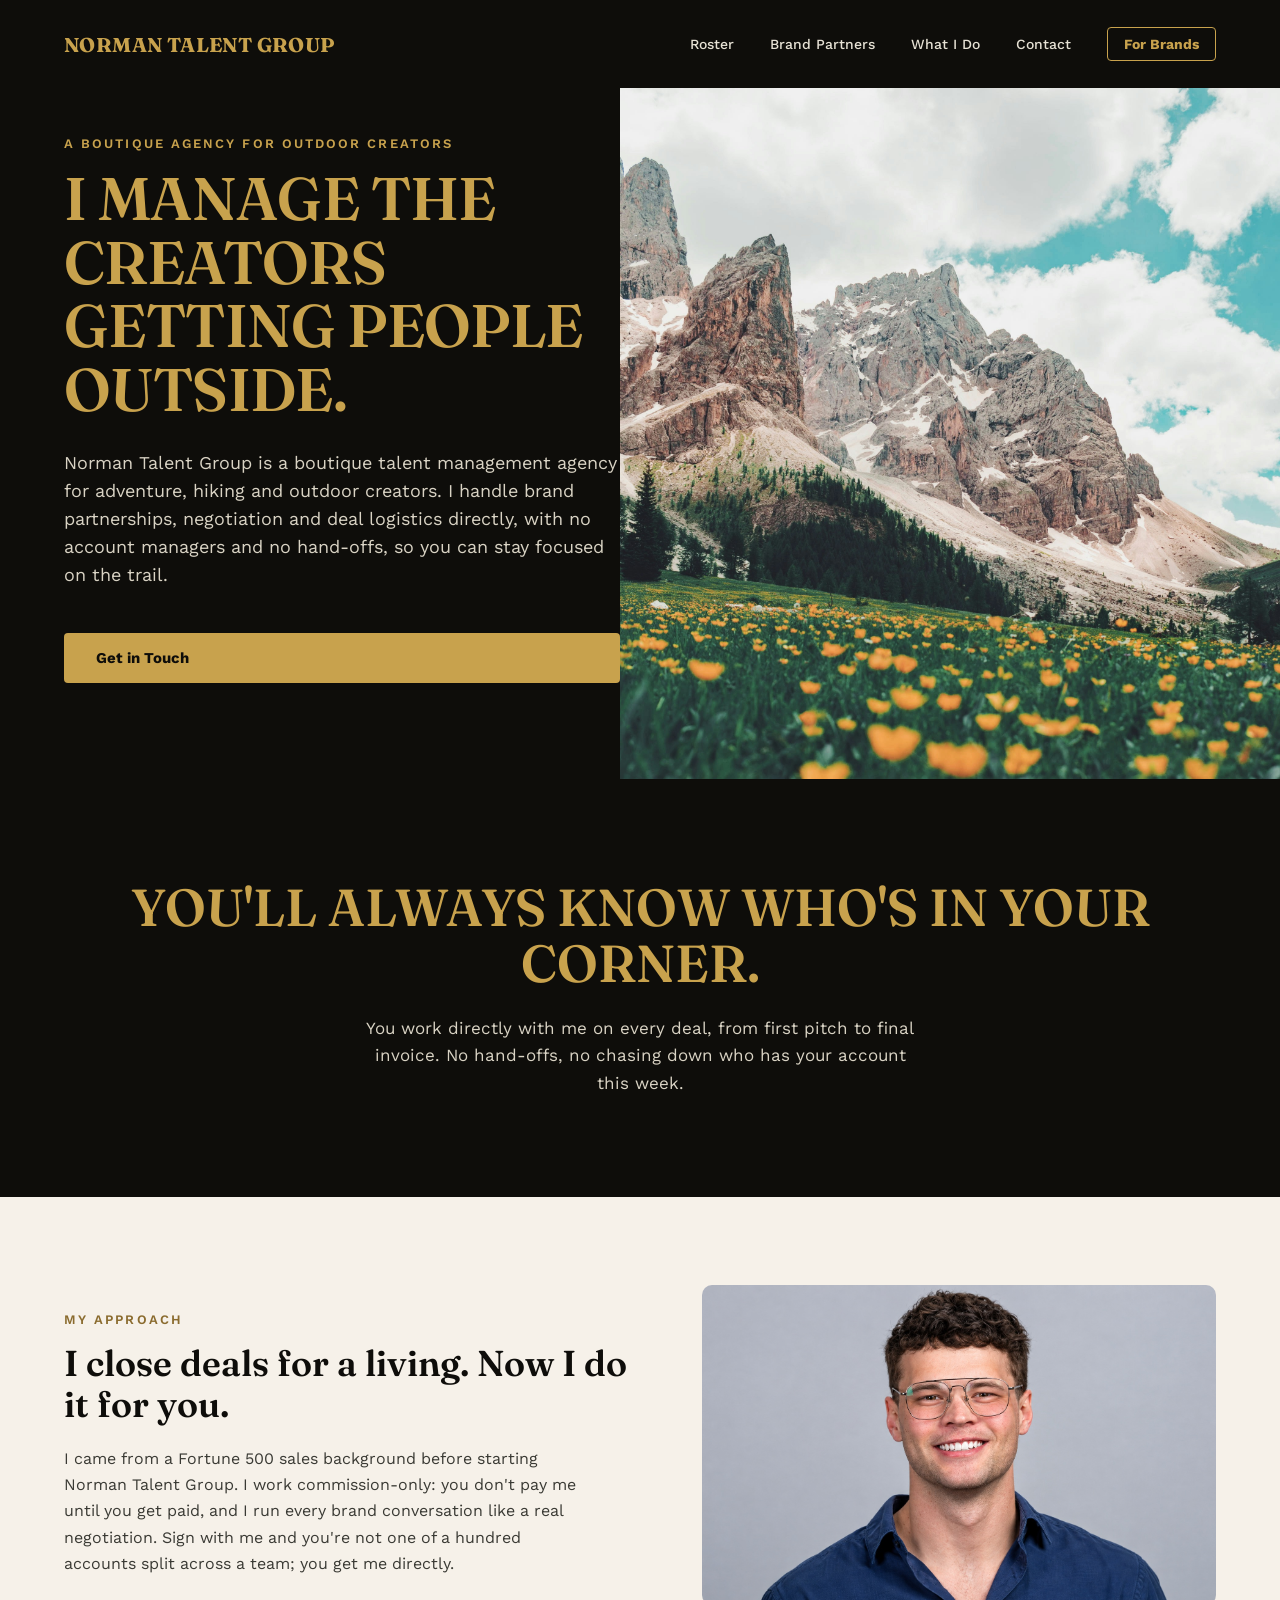
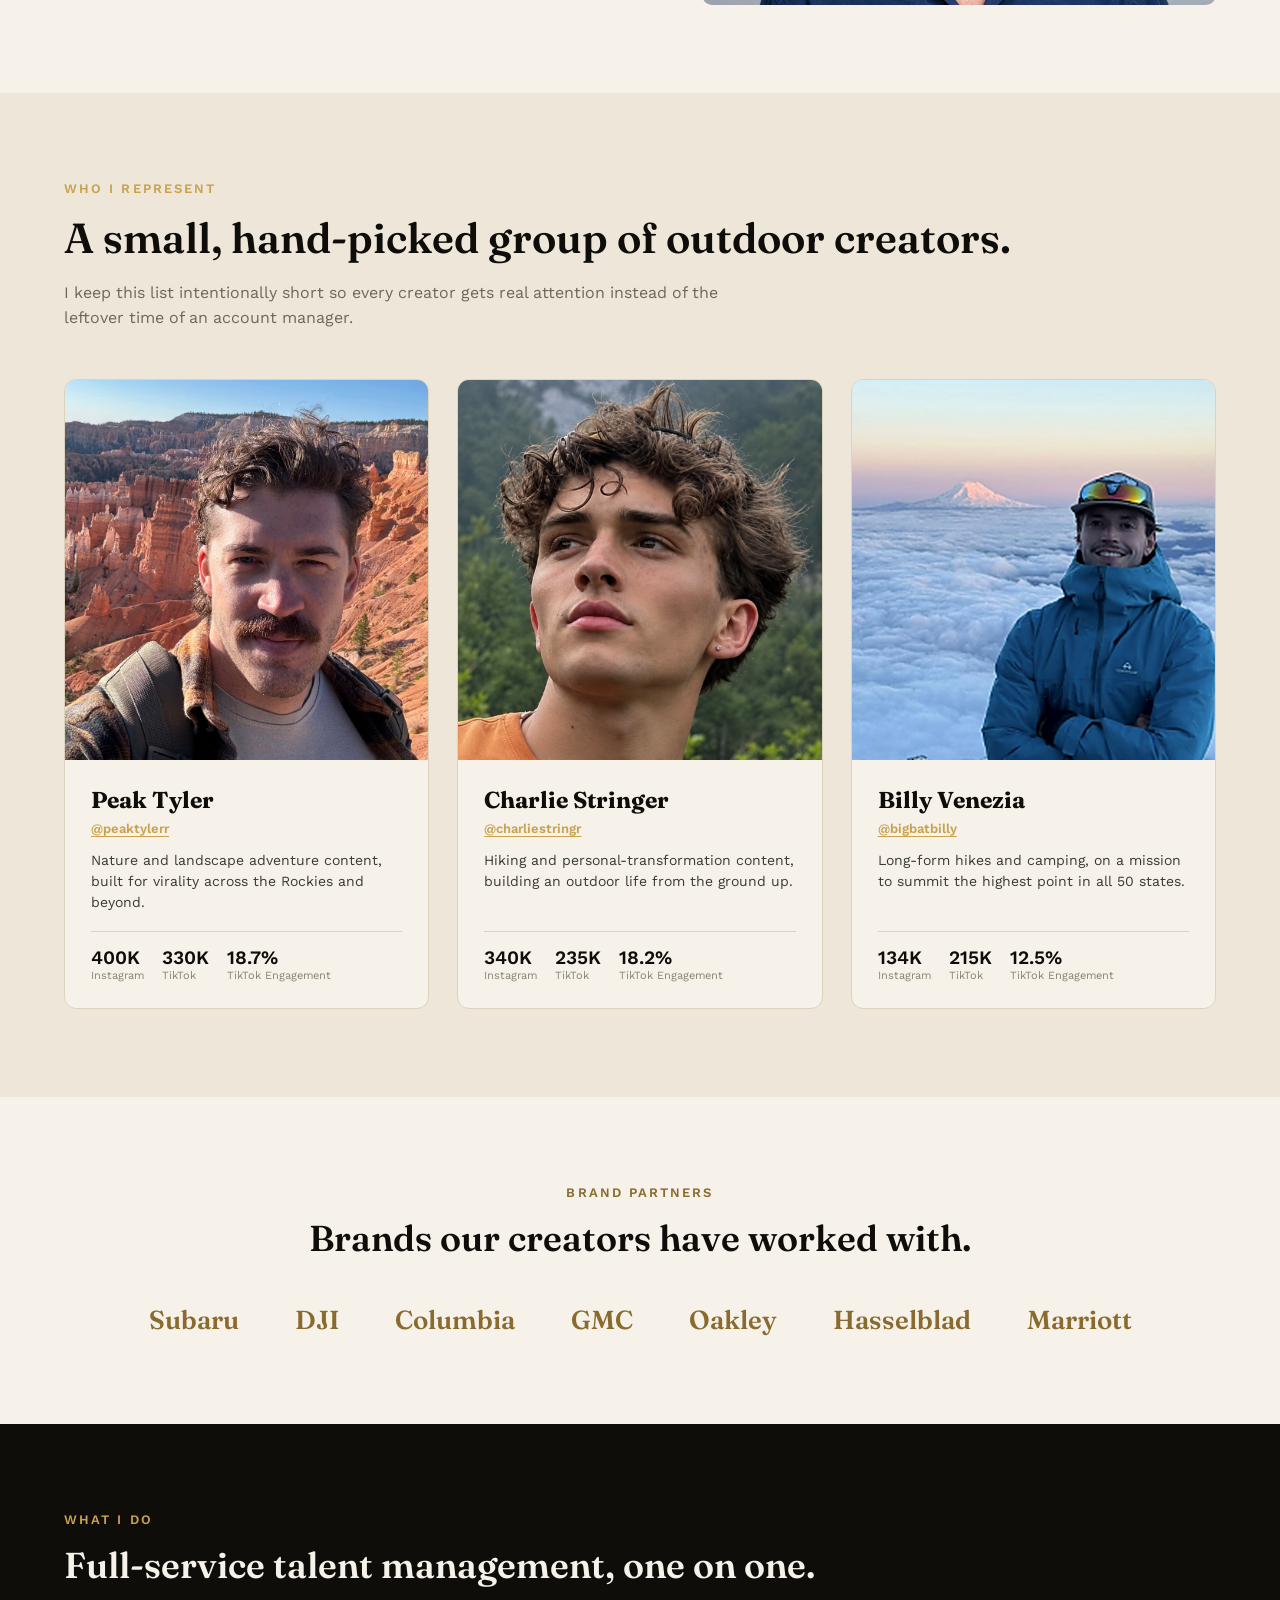
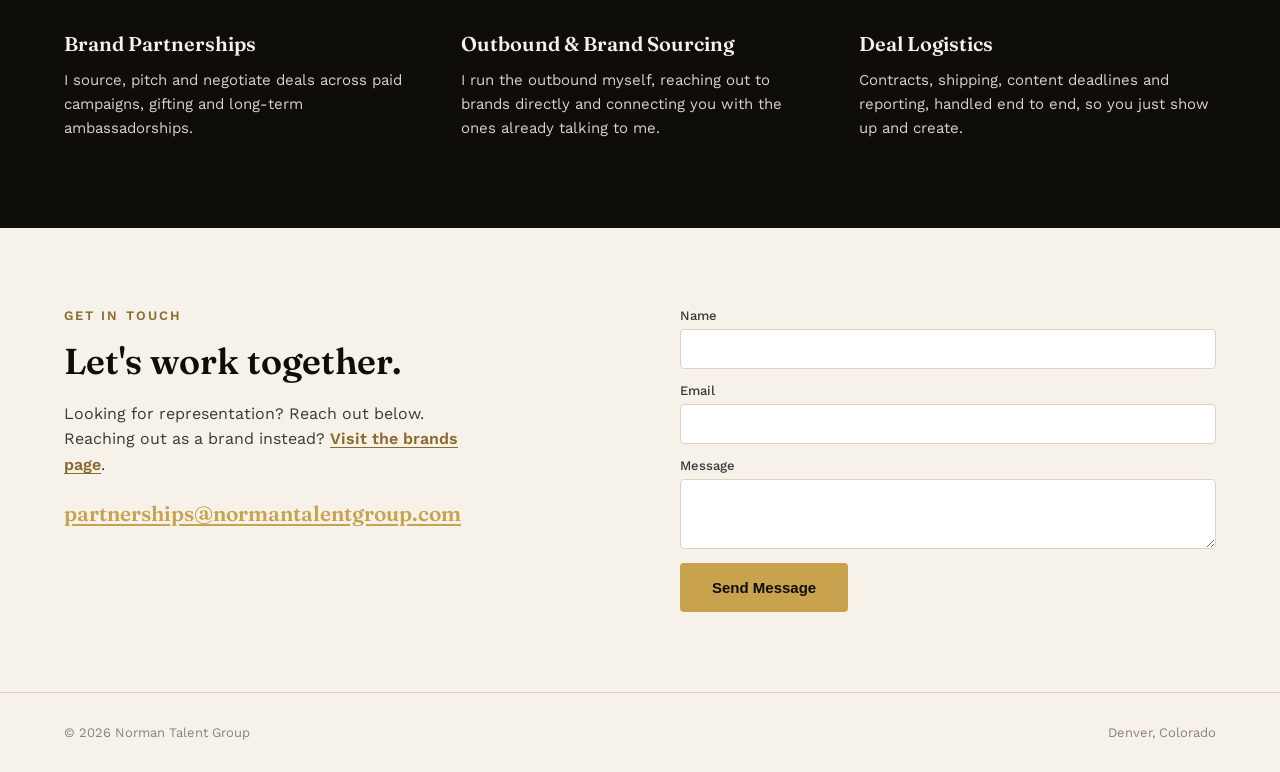
==== index.html @ 3fe815b0 "Update Peak Tyler (IG 400K, TikTok 330K) and Billy (IG 134K, TikTok 215K) roster stats Co-Authored-B" ====
<!doctype html>
<html lang="en">
<head>
<meta charset="utf-8">
<meta name="viewport" content="width=device-width, initial-scale=1">
<title>Norman Talent Group | Talent Management for Outdoor Creators</title>
<link rel="stylesheet" href="https://fonts.googleapis.com/css2?family=Fraunces:opsz,wght@9..144,500;9..144,600;9..144,700&family=Work+Sans:wght@400;500;600&display=swap">
<link rel="stylesheet" href="style.css">
</head>
<body>

<div class="nav-bar">
  <div class="nav-inner">
    <a href="index.html" class="nav-logo">NORMAN TALENT GROUP</a>
    <nav class="nav-links">
      <a href="#roster">Roster</a>
      <a href="#brands">Brand Partners</a>
      <a href="#services">What I Do</a>
      <a href="#contact">Contact</a>
      <a href="for-brands.html" class="nav-cta">For Brands</a>
    </nav>
  </div>

  <div class="hero">
    <div class="hero-text">
      <div class="eyebrow gold">A Boutique Agency for Outdoor Creators</div>
      <h1>I manage the creators getting people outside.</h1>
      <p>Norman Talent Group is a boutique talent management agency for adventure, hiking and outdoor creators. I handle brand partnerships, negotiation and deal logistics directly, with no account managers and no hand-offs, so you can stay focused on the trail.</p>
      <a href="#contact" class="btn">Get in Touch</a>
    </div>
    <div class="hero-photo">
      <img src="images/hero-mountains.jpg" alt="Mountain wildflower meadow">
    </div>
  </div>
</div>

<div class="statement-band">
  <h2>You'll always know who's in your corner.</h2>
  <p>You work directly with me on every deal, from first pitch to final invoice. No hand-offs, no chasing down who has your account this week.</p>
</div>

<div class="story">
  <div class="story-text">
    <div class="eyebrow gold-dark">My Approach</div>
    <h2>I close deals for a living. Now I do it for you.</h2>
    <p>I came from a Fortune 500 sales background before starting Norman Talent Group. I work commission-only: you don't pay me until you get paid, and I run every brand conversation like a real negotiation. Sign with me and you're not one of a hundred accounts split across a team; you get me directly.</p>
  </div>
  <div class="story-photo">
    <img src="images/norman-headshot.jpg" alt="Norman">
  </div>
</div>

<div class="roster-section" id="roster">
  <div class="section-narrow">
    <div class="eyebrow gold">Who I Represent</div>
    <h2>A small, hand-picked group of outdoor creators.</h2>
    <p>I keep this list intentionally short so every creator gets real attention instead of the leftover time of an account manager.</p>
    <div class="roster-grid">

      <div class="creator-card">
        <div class="creator-photo"><img src="images/peak-tyler.jpg" alt="Peak Tyler"></div>
        <div class="creator-body">
          <h3>Peak Tyler</h3>
          <a href="https://www.instagram.com/peaktylerr/" target="_blank" rel="noopener" class="creator-handle">@peaktylerr</a>
          <p>Nature and landscape adventure content, built for virality across the Rockies and beyond.</p>
          <div class="creator-stats">
            <div><div class="num">400K</div><div class="label">Instagram</div></div>
            <div><div class="num">330K</div><div class="label">TikTok</div></div>
            <div><div class="num">18.7%</div><div class="label">TikTok Engagement</div></div>
          </div>
        </div>
      </div>

      <div class="creator-card">
        <div class="creator-photo"><img src="images/charlie-stringer.png" alt="Charlie Stringer"></div>
        <div class="creator-body">
          <h3>Charlie Stringer</h3>
          <a href="https://www.instagram.com/charliestringr/" target="_blank" rel="noopener" class="creator-handle">@charliestringr</a>
          <p>Hiking and personal-transformation content, building an outdoor life from the ground up.</p>
          <div class="creator-stats">
            <div><div class="num">340K</div><div class="label">Instagram</div></div>
            <div><div class="num">235K</div><div class="label">TikTok</div></div>
            <div><div class="num">18.2%</div><div class="label">TikTok Engagement</div></div>
          </div>
        </div>
      </div>

      <div class="creator-card">
        <div class="creator-photo"><img src="images/billy-venezia.jpg" alt="Billy Venezia"></div>
        <div class="creator-body">
          <h3>Billy Venezia</h3>
          <a href="https://www.tiktok.com/@bigbatbilly" target="_blank" rel="noopener" class="creator-handle">@bigbatbilly</a>
          <p>Long-form hikes and camping, on a mission to summit the highest point in all 50 states.</p>
          <div class="creator-stats">
            <div><div class="num">134K</div><div class="label">Instagram</div></div>
            <div><div class="num">215K</div><div class="label">TikTok</div></div>
            <div><div class="num">12.5%</div><div class="label">TikTok Engagement</div></div>
          </div>
        </div>
      </div>

    </div>
  </div>
</div>

<div class="brands-section" id="brands">
  <div class="eyebrow gold-dark">Brand Partners</div>
  <h2>Brands our creators have worked with.</h2>
  <div class="brand-wall">
    <div>Subaru</div>
    <div>DJI</div>
    <div>Columbia</div>
    <div>GMC</div>
    <div>Oakley</div>
    <div>Hasselblad</div>
    <div>Marriott</div>
  </div>
</div>

<div class="dark-section" id="services">
  <div class="eyebrow gold">What I Do</div>
  <h2>Full-service talent management, one on one.</h2>
  <div class="services-grid">
    <div>
      <h3>Brand Partnerships</h3>
      <p>I source, pitch and negotiate deals across paid campaigns, gifting and long-term ambassadorships.</p>
    </div>
    <div>
      <h3>Outbound &amp; Brand Sourcing</h3>
      <p>I run the outbound myself, reaching out to brands directly and connecting you with the ones already talking to me.</p>
    </div>
    <div>
      <h3>Deal Logistics</h3>
      <p>Contracts, shipping, content deadlines and reporting, handled end to end, so you just show up and create.</p>
    </div>
  </div>
</div>

<div class="contact-section" id="contact">
  <div class="contact-text">
    <div class="eyebrow gold-dark">Get In Touch</div>
    <h2>Let's work together.</h2>
    <p>Looking for representation? Reach out below. Reaching out as a brand instead? <a href="for-brands.html" class="link-underline" style="font-weight:600;color:var(--gold-dark);">Visit the brands page</a>.</p>
    <a href="mailto:partnerships@normantalentgroup.com" class="link-underline contact-email">partnerships@normantalentgroup.com</a>
  </div>
  <form class="contact-form" onsubmit="return false;">
    <div class="form-field">
      <label for="contact-name">Name</label>
      <input id="contact-name" type="text" name="name">
    </div>
    <div class="form-field">
      <label for="contact-email">Email</label>
      <input id="contact-email" type="email" name="email">
    </div>
    <div class="form-field">
      <label for="contact-message">Message</label>
      <textarea id="contact-message" name="message" rows="3"></textarea>
    </div>
    <button type="submit" class="btn" style="align-self:flex-start;">Send Message</button>
  </form>
</div>

<footer>
  <div>© 2026 Norman Talent Group</div>
  <div>Denver, Colorado</div>
</footer>

</body>
</html>
---- style.css ----
:root {
  --ink: #0E0D0A;
  --paper: #F6F1E9;
  --paper-dim: #EDE6D9;
  --gold: #C8A24D;
  --gold-dark: #8A6B2E;
  --line: #DCD3BF;
}

* { box-sizing: border-box; }

body {
  margin: 0;
  font-family: 'Work Sans', sans-serif;
  color: var(--ink);
  background: var(--paper);
}

a { color: inherit; text-decoration: none; }
a.link-underline { text-decoration: underline; text-underline-offset: 3px; }

h1, h2, h3 { font-family: 'Fraunces', serif; margin: 0; }

.eyebrow {
  font-size: 13px;
  letter-spacing: 0.16em;
  text-transform: uppercase;
  font-weight: 600;
  margin-bottom: 16px;
}
.eyebrow.gold { color: var(--gold); }
.eyebrow.gold-dark { color: var(--gold-dark); }

.section { padding: 88px 64px; }
.section-narrow { max-width: 1440px; margin: 0 auto; }

.btn {
  display: inline-block;
  background: var(--gold);
  color: var(--ink);
  padding: 16px 32px;
  border-radius: 4px;
  font-weight: 700;
  font-size: 15px;
  border: none;
  cursor: pointer;
}

.nav-bar { background: var(--ink); color: var(--paper); }
.nav-inner {
  display: flex;
  align-items: center;
  justify-content: space-between;
  padding: 0 64px;
  height: 88px;
  max-width: 1440px;
  margin: 0 auto;
}
.nav-logo { font-family: 'Fraunces', serif; font-weight: 700; font-size: 20px; letter-spacing: 0.02em; color: var(--gold); }
.nav-links { display: flex; gap: 36px; align-items: center; flex-wrap: wrap; }
.nav-links a { font-size: 14px; font-weight: 500; color: #E7E2D5; }
.nav-cta { font-weight: 700 !important; color: var(--gold) !important; border: 1px solid var(--gold); padding: 8px 16px; border-radius: 4px; }

.hero { background: var(--ink); color: var(--paper); display: flex; flex-wrap: wrap; }
.hero-text { flex: 0 0 620px; max-width: 100%; display: flex; flex-direction: column; justify-content: center; padding: 48px 0 96px 64px; }
.hero-text h1 {
  font-weight: 600;
  font-size: 60px;
  line-height: 1.06;
  margin-bottom: 28px;
  color: var(--gold);
  text-transform: uppercase;
  letter-spacing: -0.01em;
}
.hero-text p { font-size: 18px; line-height: 1.55; color: #D9D3C4; margin: 0 0 36px 0; }
.hero-text .btn { margin-top: 8px; }
.hero-photo { flex: 1; min-width: 320px; min-height: 420px; position: relative; overflow: hidden; }
.hero-photo img { position: absolute; inset: 0; width: 100%; height: 100%; object-fit: cover; object-position: top center; }

.statement-band { background: var(--ink); color: var(--gold); text-align: center; padding: 100px 64px; }
.statement-band h2 { font-size: 52px; font-weight: 600; text-transform: uppercase; line-height: 1.08; max-width: 1100px; margin: 0 auto 24px auto; }
.statement-band p { font-size: 17px; color: #D9D3C4; max-width: 560px; margin: 0 auto; line-height: 1.6; }

.story { display: flex; align-items: center; gap: 72px; padding: 88px 64px; max-width: 1440px; margin: 0 auto; flex-wrap: wrap; }
.story-text { flex: 1.1; min-width: 320px; }
.story-text h2 { font-size: 36px; font-weight: 600; margin-bottom: 20px; line-height: 1.15; }
.story-text p { font-size: 16px; line-height: 1.65; color: #3A3A34; max-width: 520px; margin: 0; }
.story-photo { flex: 1; min-width: 280px; height: 320px; border-radius: 10px; overflow: hidden; }
.story-photo img { width: 100%; height: 100%; object-fit: cover; object-position: center 25%; }

.roster-section { background: var(--paper-dim); padding: 88px 64px; }
.roster-section h2 { font-size: 42px; font-weight: 600; margin-bottom: 16px; }
.roster-section > .section-narrow > p { font-size: 16px; line-height: 1.6; color: #6E6858; max-width: 680px; margin: 0 0 48px 0; }
.roster-grid { display: flex; gap: 28px; max-width: 1440px; margin: 0 auto; flex-wrap: wrap; }
.creator-card { flex: 1; min-width: 280px; background: var(--paper); border: 1px solid var(--line); border-radius: 12px; overflow: hidden; }
.creator-photo { height: 380px; overflow: hidden; }
.creator-photo img { width: 100%; height: 100%; object-fit: cover; }
.creator-body { padding: 26px; }
.creator-body h3 { font-size: 23px; margin-bottom: 4px; }
.creator-handle { font-size: 13px; color: var(--gold); font-weight: 600; margin-bottom: 14px; display: inline-block; text-decoration: underline; text-underline-offset: 3px; }
.creator-body p { font-size: 14px; color: #3A3A34; line-height: 1.5; margin: 0 0 18px 0; min-height: 63px; }
.creator-stats { display: flex; gap: 18px; border-top: 1px solid var(--line); padding-top: 14px; flex-wrap: wrap; }
.creator-stats .num { font-size: 19px; font-weight: 600; }
.creator-stats .label { font-size: 11px; color: #8A8474; }

.brands-section { padding: 88px 64px; text-align: center; max-width: 1440px; margin: 0 auto; }
.brands-section h2 { font-size: 36px; font-weight: 600; margin-bottom: 44px; }
.brand-wall { display: flex; flex-wrap: wrap; justify-content: center; align-items: center; gap: 56px; }
.brand-wall div { font-family: 'Fraunces', serif; font-size: 26px; font-weight: 600; color: var(--gold-dark); }

.dark-section { background: var(--ink); color: var(--paper); padding: 88px 64px; }
.dark-section h2 { font-size: 36px; font-weight: 600; margin-bottom: 44px; max-width: 1440px; }
.services-grid, .offer-grid { display: flex; gap: 40px; max-width: 1440px; margin: 0 auto; flex-wrap: wrap; }
.services-grid > div, .offer-grid > div { flex: 1; min-width: 240px; }
.services-grid h3, .offer-card h3 { font-size: 20px; font-weight: 600; margin-bottom: 12px; }
.services-grid p { font-size: 15px; line-height: 1.6; color: #D9D3C4; margin: 0; }

.offer-grid { display: grid; grid-template-columns: 1fr 1fr; gap: 28px; max-width: 1440px; margin: 0 auto; }
.offer-card { background: var(--paper); border: 1px solid var(--line); border-radius: 12px; padding: 28px; }
.offer-card p { font-size: 15px; line-height: 1.6; color: #3A3A34; margin: 0; }
.offer-section { background: var(--paper-dim); padding: 88px 64px; }
.offer-section h2 { max-width: 1440px; margin: 0 auto 44px auto; font-size: 36px; }

.contact-section { padding: 80px 64px; display: flex; gap: 80px; max-width: 1440px; margin: 0 auto; flex-wrap: wrap; }
.contact-text { flex: 1; min-width: 300px; }
.contact-text h2 { font-size: 36px; font-weight: 600; margin-bottom: 18px; }
.contact-text p { font-size: 16px; line-height: 1.6; color: #3A3A34; max-width: 420px; margin: 0 0 22px 0; }
.contact-email { font-family: 'Fraunces', serif; font-size: 21px; font-weight: 600; color: var(--gold); }
.contact-form { flex: 1; min-width: 300px; display: flex; flex-direction: column; gap: 14px; }
.form-field { display: flex; flex-direction: column; gap: 6px; }
.form-field label { font-size: 13px; font-weight: 500; color: #3A3A34; }
.form-field input, .form-field textarea {
  border: 1px solid var(--line); border-radius: 4px; padding: 10px 12px;
  font-size: 14px; background: #FFFFFF; font-family: 'Work Sans', sans-serif;
}
.form-field input { height: 40px; padding: 0 12px; }

.request-band {
  background: var(--ink); color: var(--paper);
  padding: 80px 64px; display: flex; align-items: center; justify-content: space-between;
  gap: 64px; max-width: 1440px; margin: 0 auto; flex-wrap: wrap;
}
.request-band h2 { font-size: 36px; font-weight: 600; margin-bottom: 18px; max-width: 640px; color: var(--gold); }
.request-band p { font-size: 16px; line-height: 1.6; color: #D9D3C4; margin: 0; max-width: 640px; }

.stats-bar { display: flex; gap: 64px; align-items: center; padding: 44px 64px; max-width: 1440px; margin: 0 auto; flex-wrap: wrap; }
.stats-bar .stat-num { font-family: 'Fraunces', serif; font-size: 32px; font-weight: 600; color: var(--gold-dark); }
.stats-bar .stat-label { font-size: 13px; color: #6E6858; margin-top: 4px; }

footer {
  border-top: 1px solid var(--line);
  padding: 32px 64px;
  display: flex; align-items: center; justify-content: space-between;
  font-size: 13px; color: #8A8474;
  max-width: 1440px; margin: 0 auto; flex-wrap: wrap; gap: 8px;
}

@media (max-width: 860px) {
  .nav-inner { flex-direction: column; align-items: flex-start; height: auto; padding: 20px 24px; gap: 16px; }
  .nav-links { gap: 18px; }
  .hero-text { padding-left: 24px; }
  .hero-text h1 { font-size: 38px; }
  .statement-band h2 { font-size: 32px; }
  .section, .roster-section, .dark-section, .offer-section, .brands-section, .story, .contact-section, .request-band, .statement-band { padding-left: 24px; padding-right: 24px; }
}
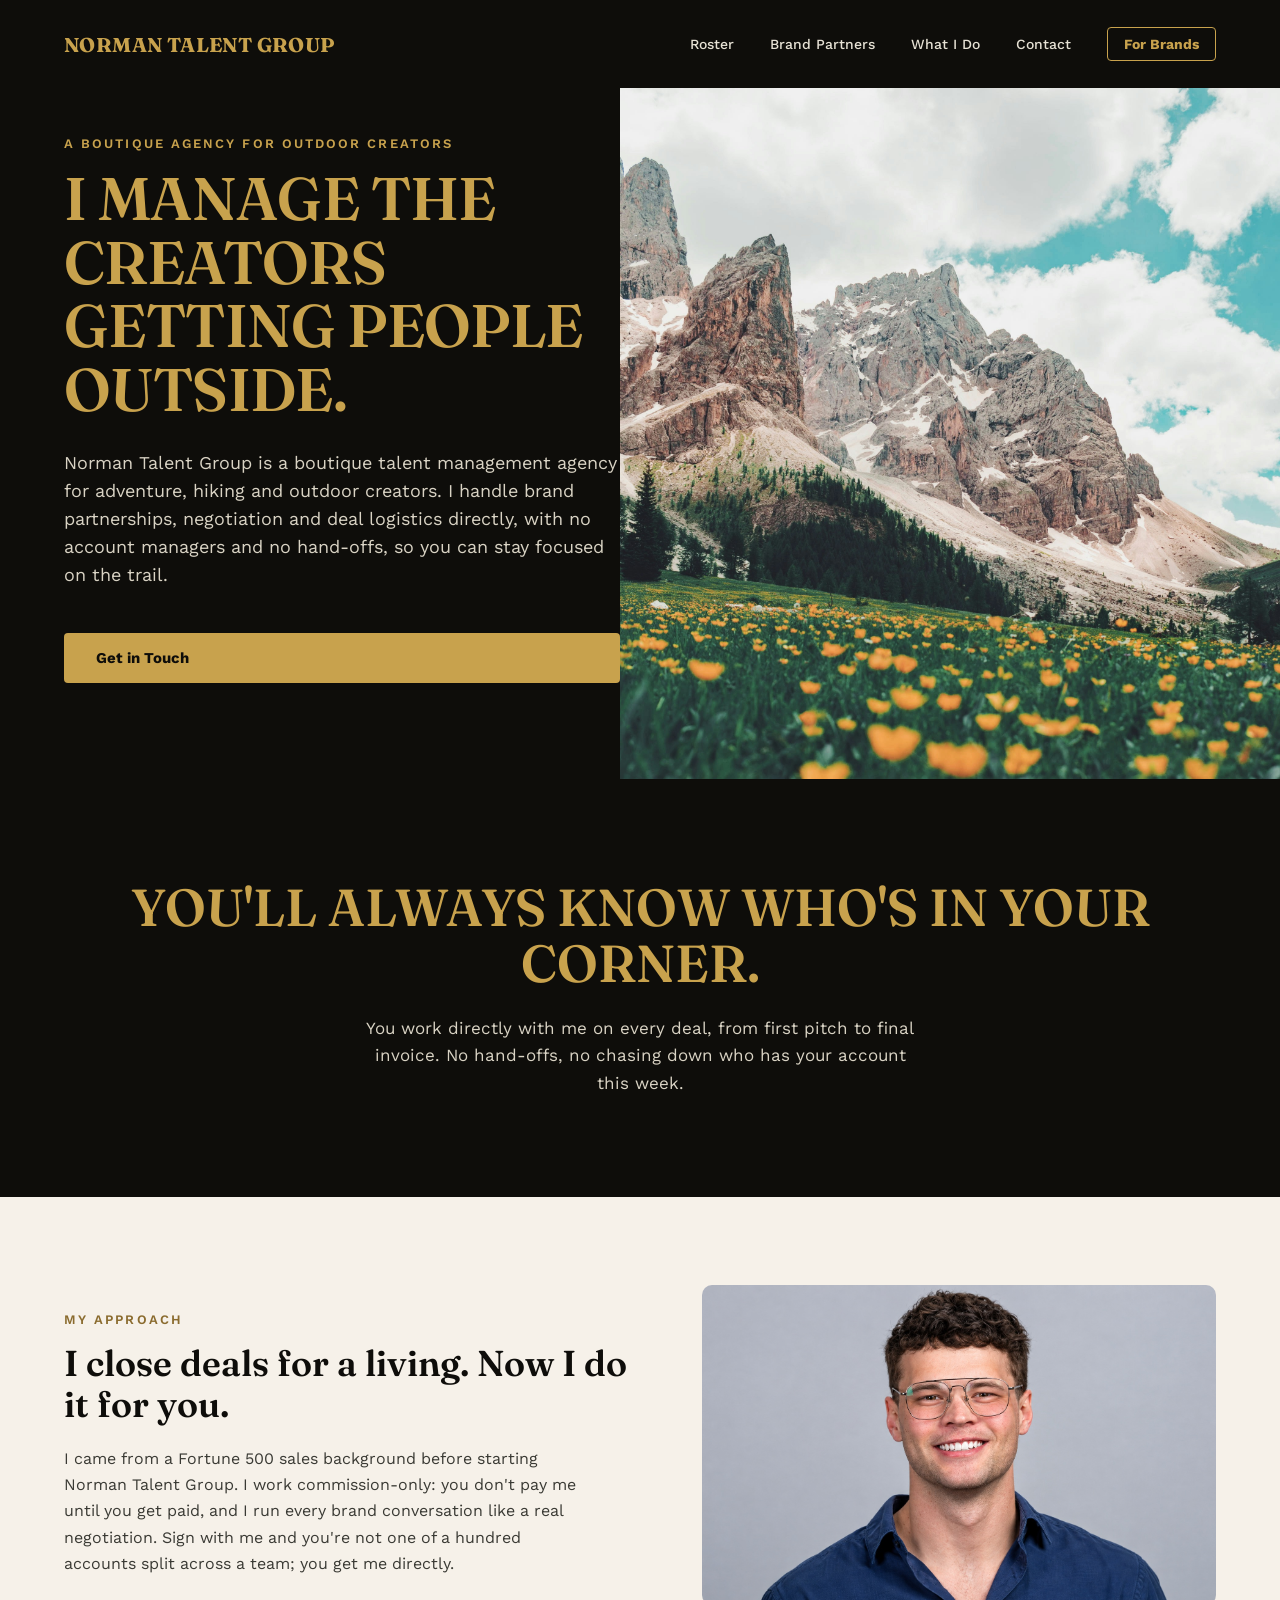
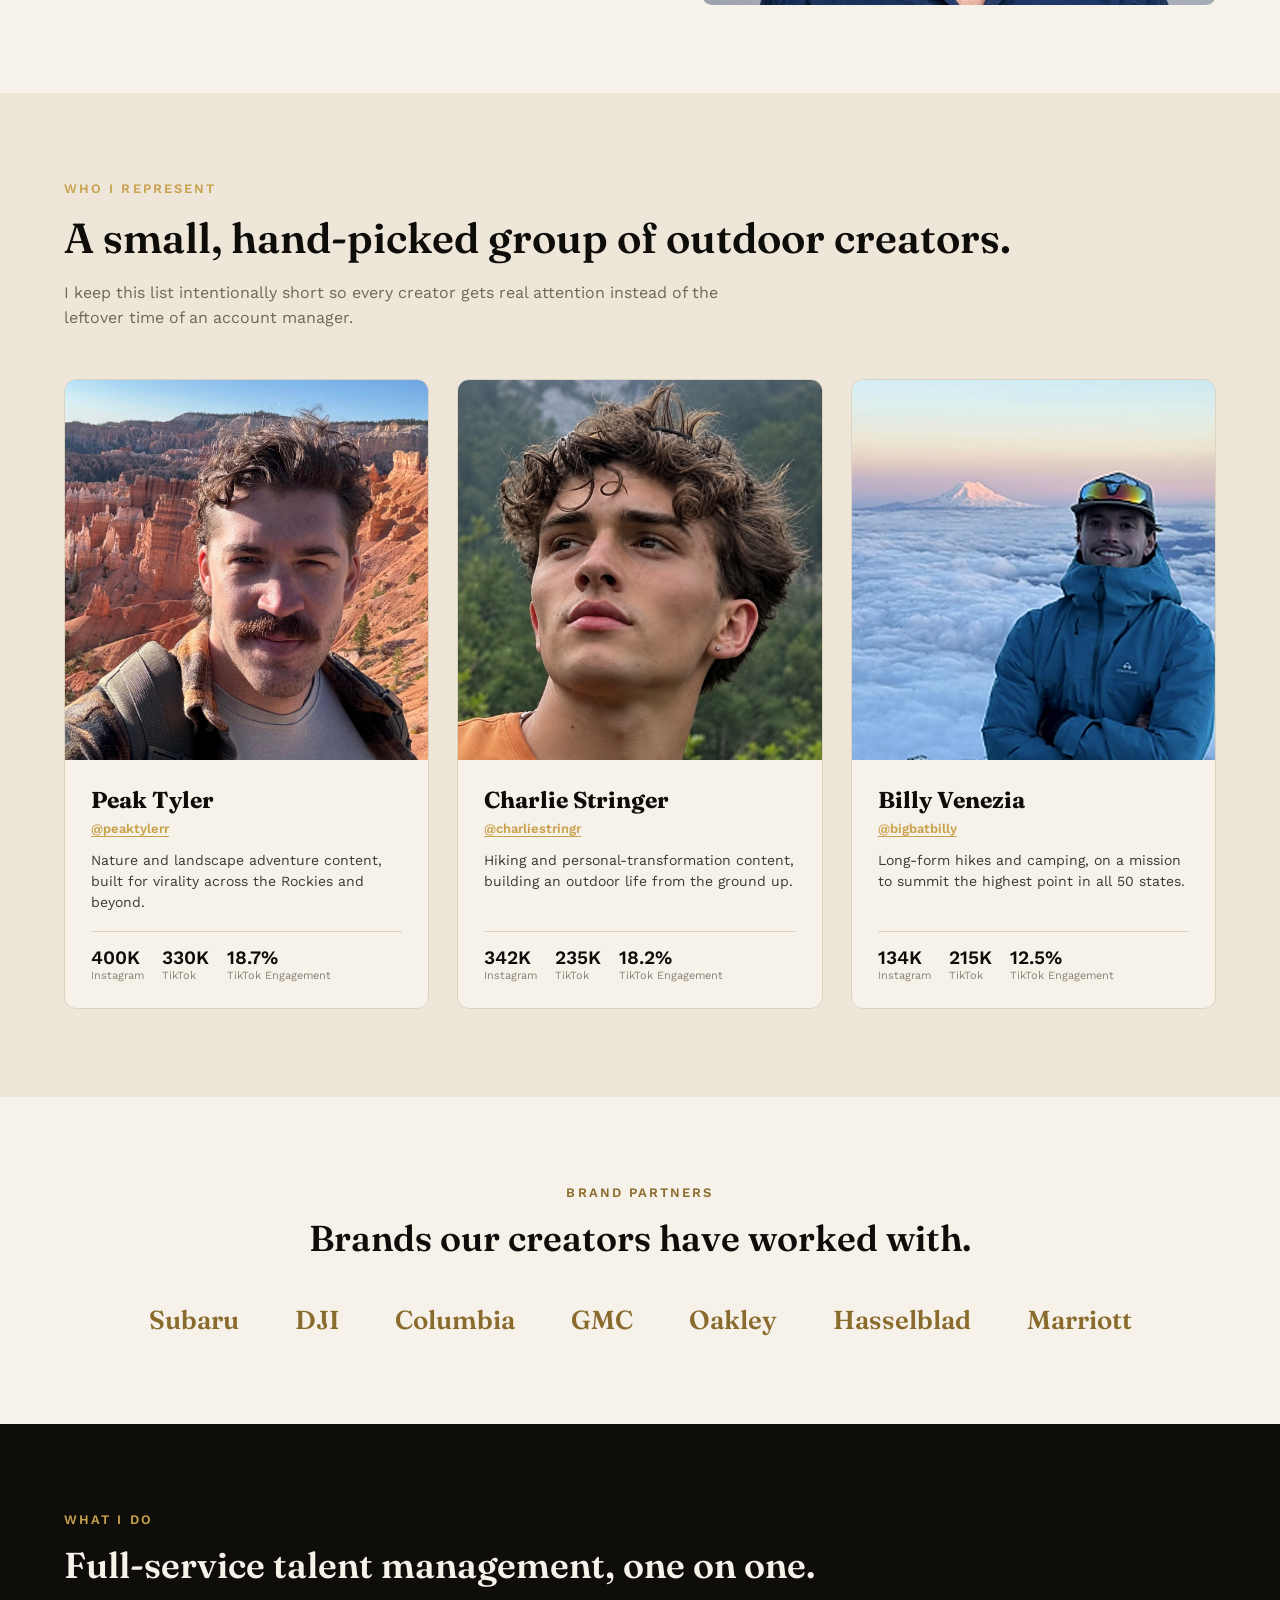
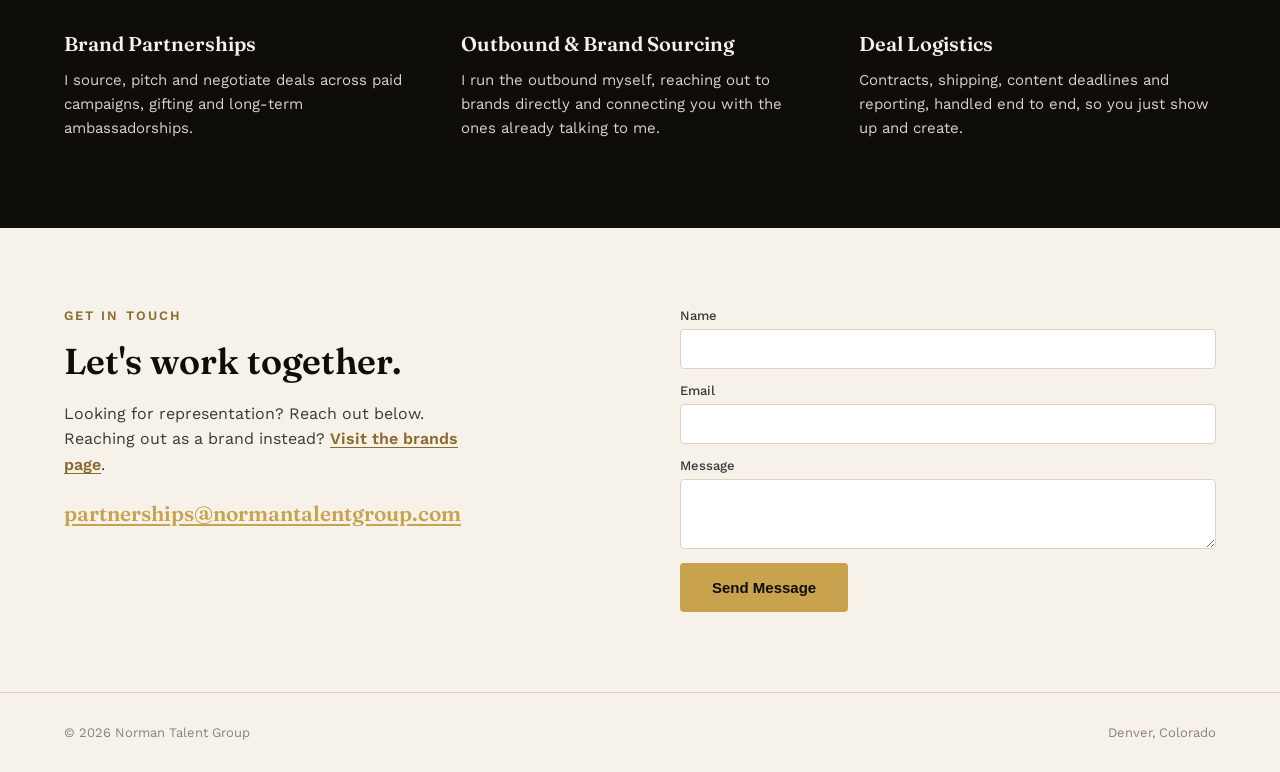
==== commit c2cd4006: "Update Charlie's Instagram roster stat to 342K Co-Authored-By: Claude Opus 5.5 <noreply@anthropic.co" ====
--- a/index.html
+++ b/index.html
@@ -78,7 +78,7 @@
           <a href="https://www.instagram.com/charliestringr/" target="_blank" rel="noopener" class="creator-handle">@charliestringr</a>
           <p>Hiking and personal-transformation content, building an outdoor life from the ground up.</p>
           <div class="creator-stats">
-            <div><div class="num">340K</div><div class="label">Instagram</div></div>
+            <div><div class="num">342K</div><div class="label">Instagram</div></div>
             <div><div class="num">235K</div><div class="label">TikTok</div></div>
             <div><div class="num">18.2%</div><div class="label">TikTok Engagement</div></div>
           </div>
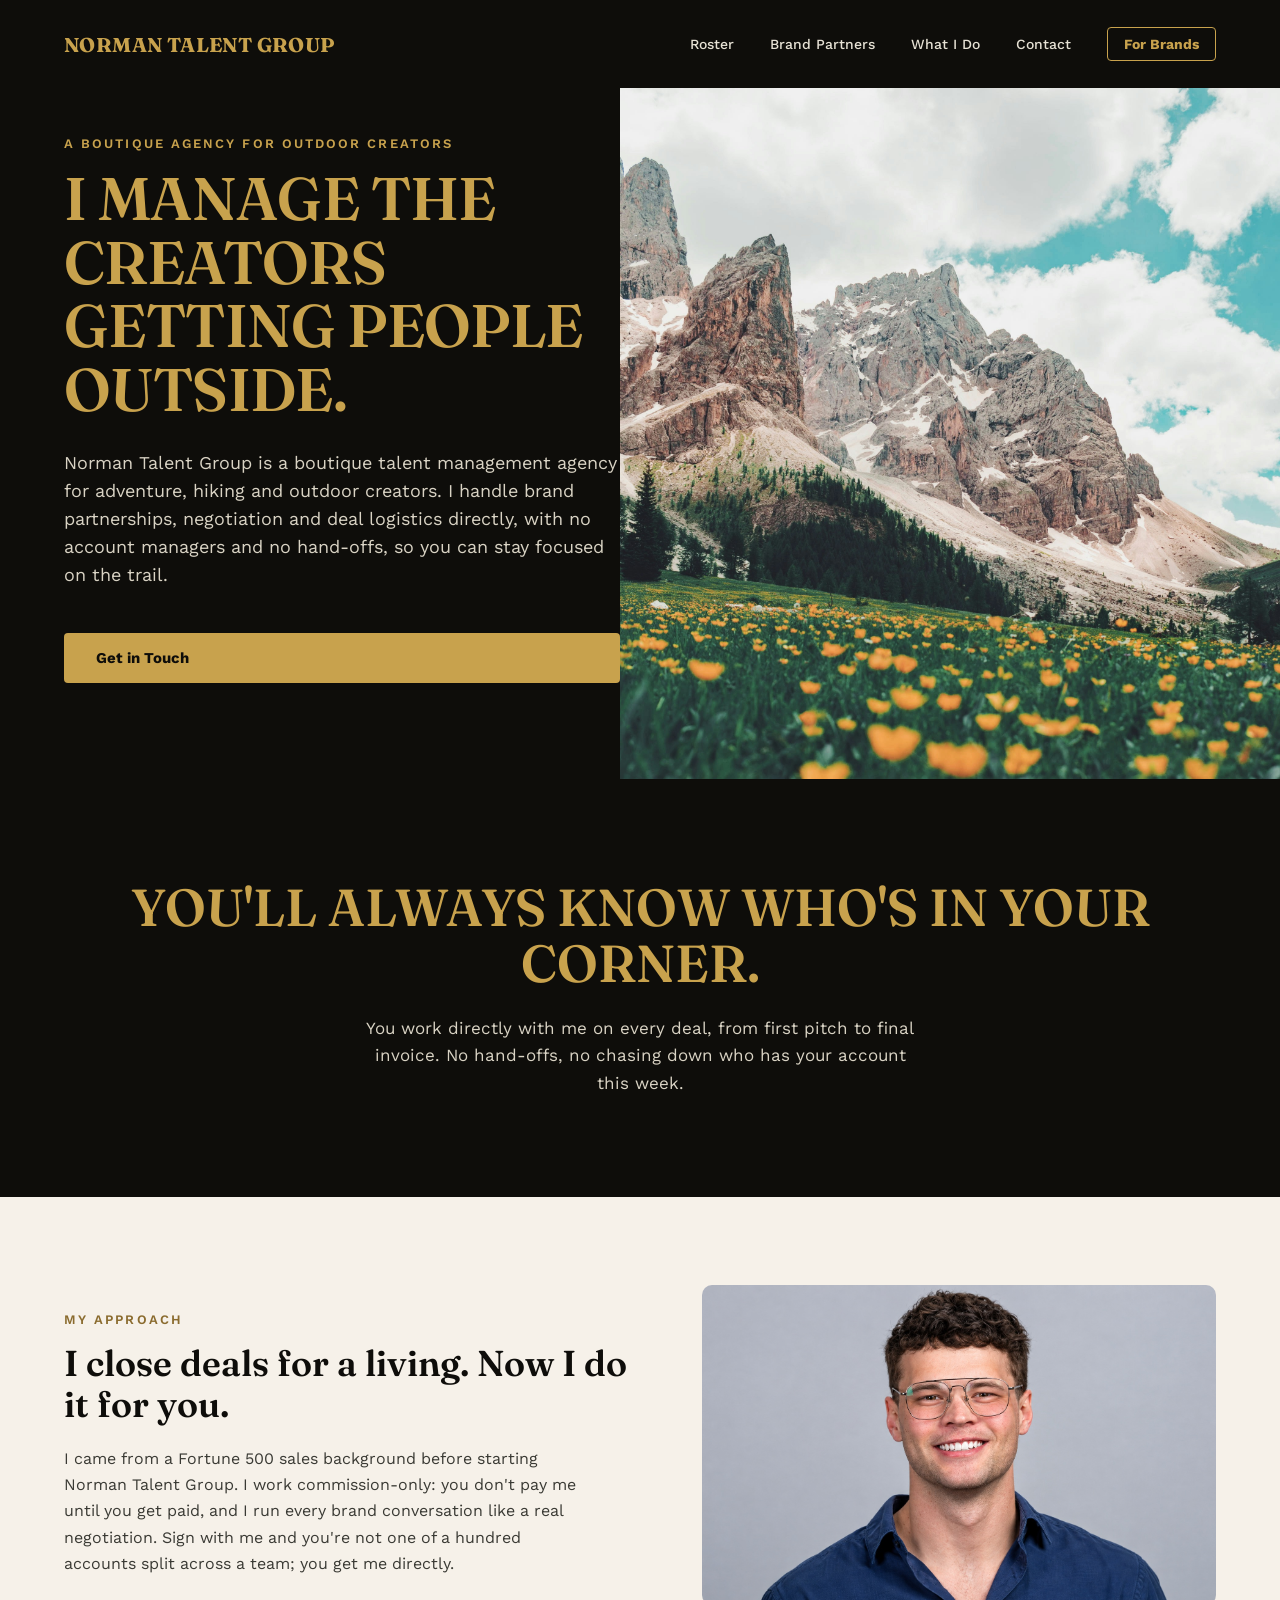
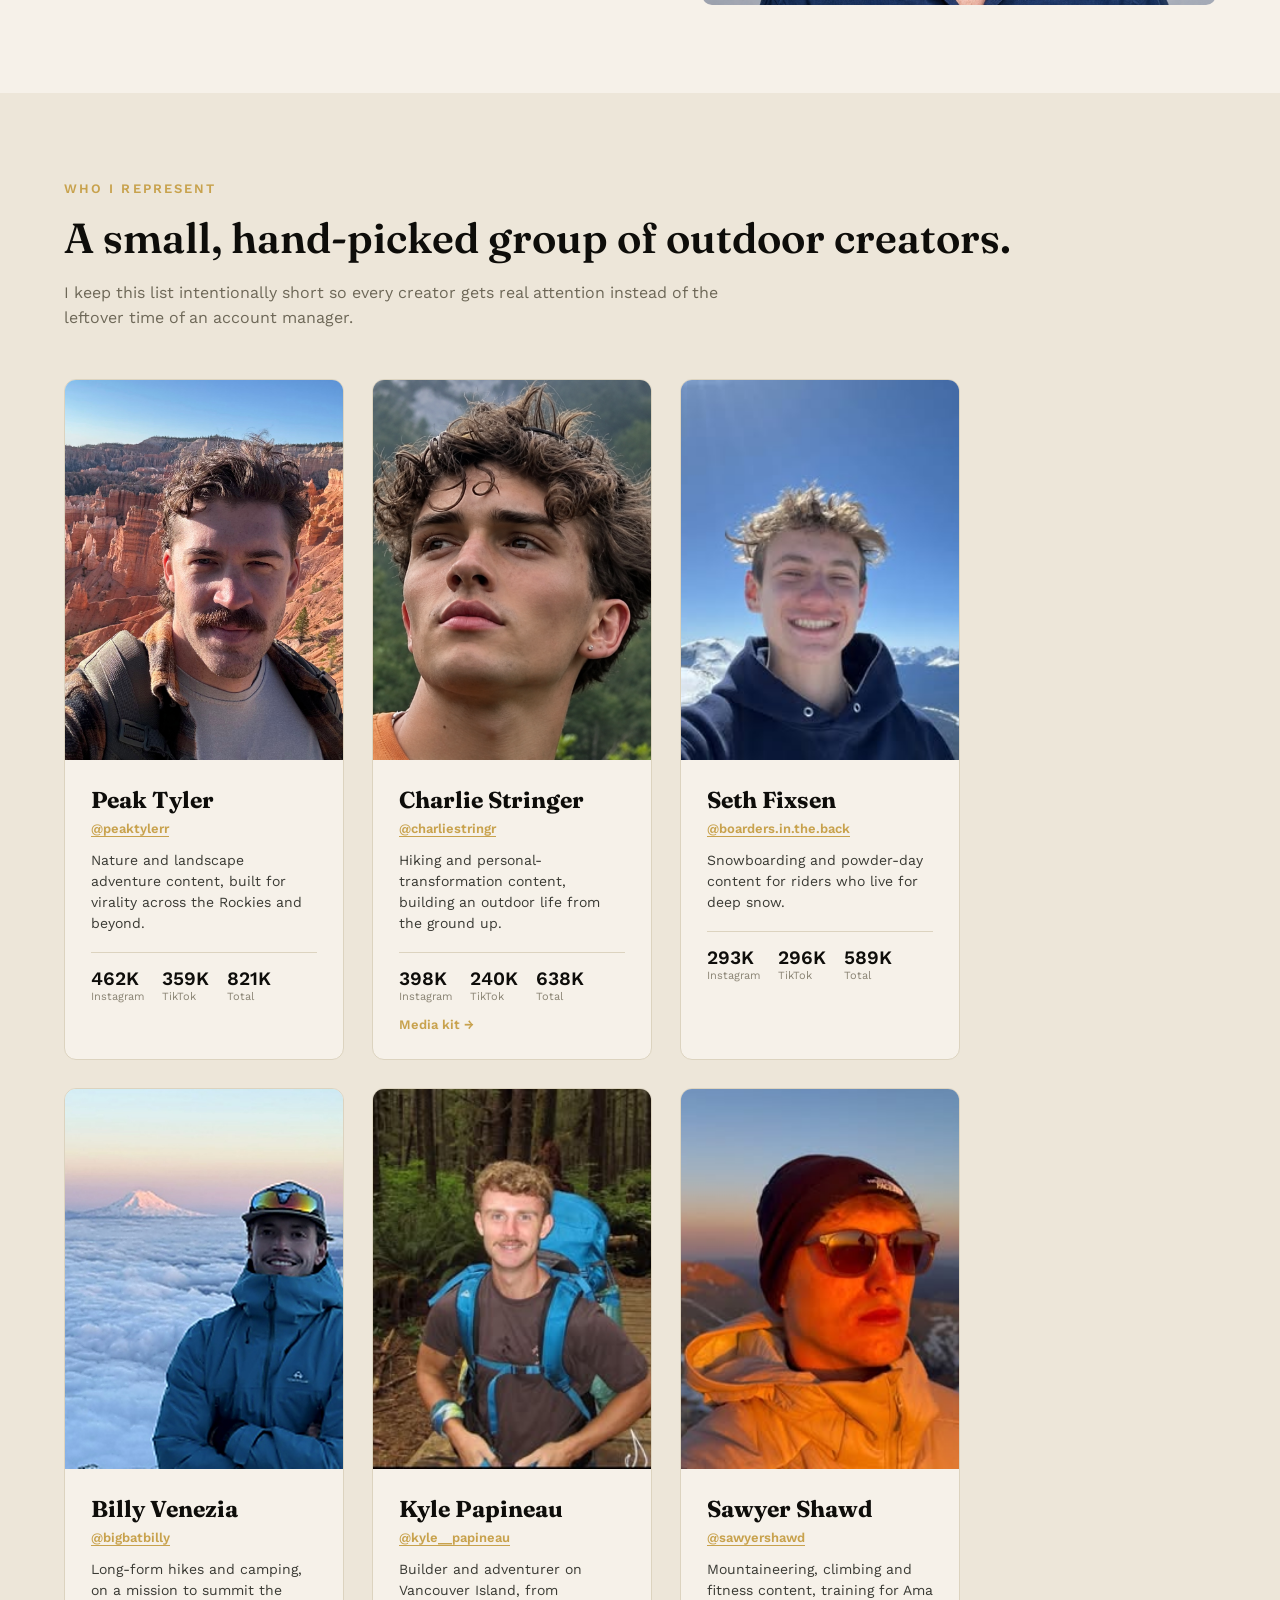
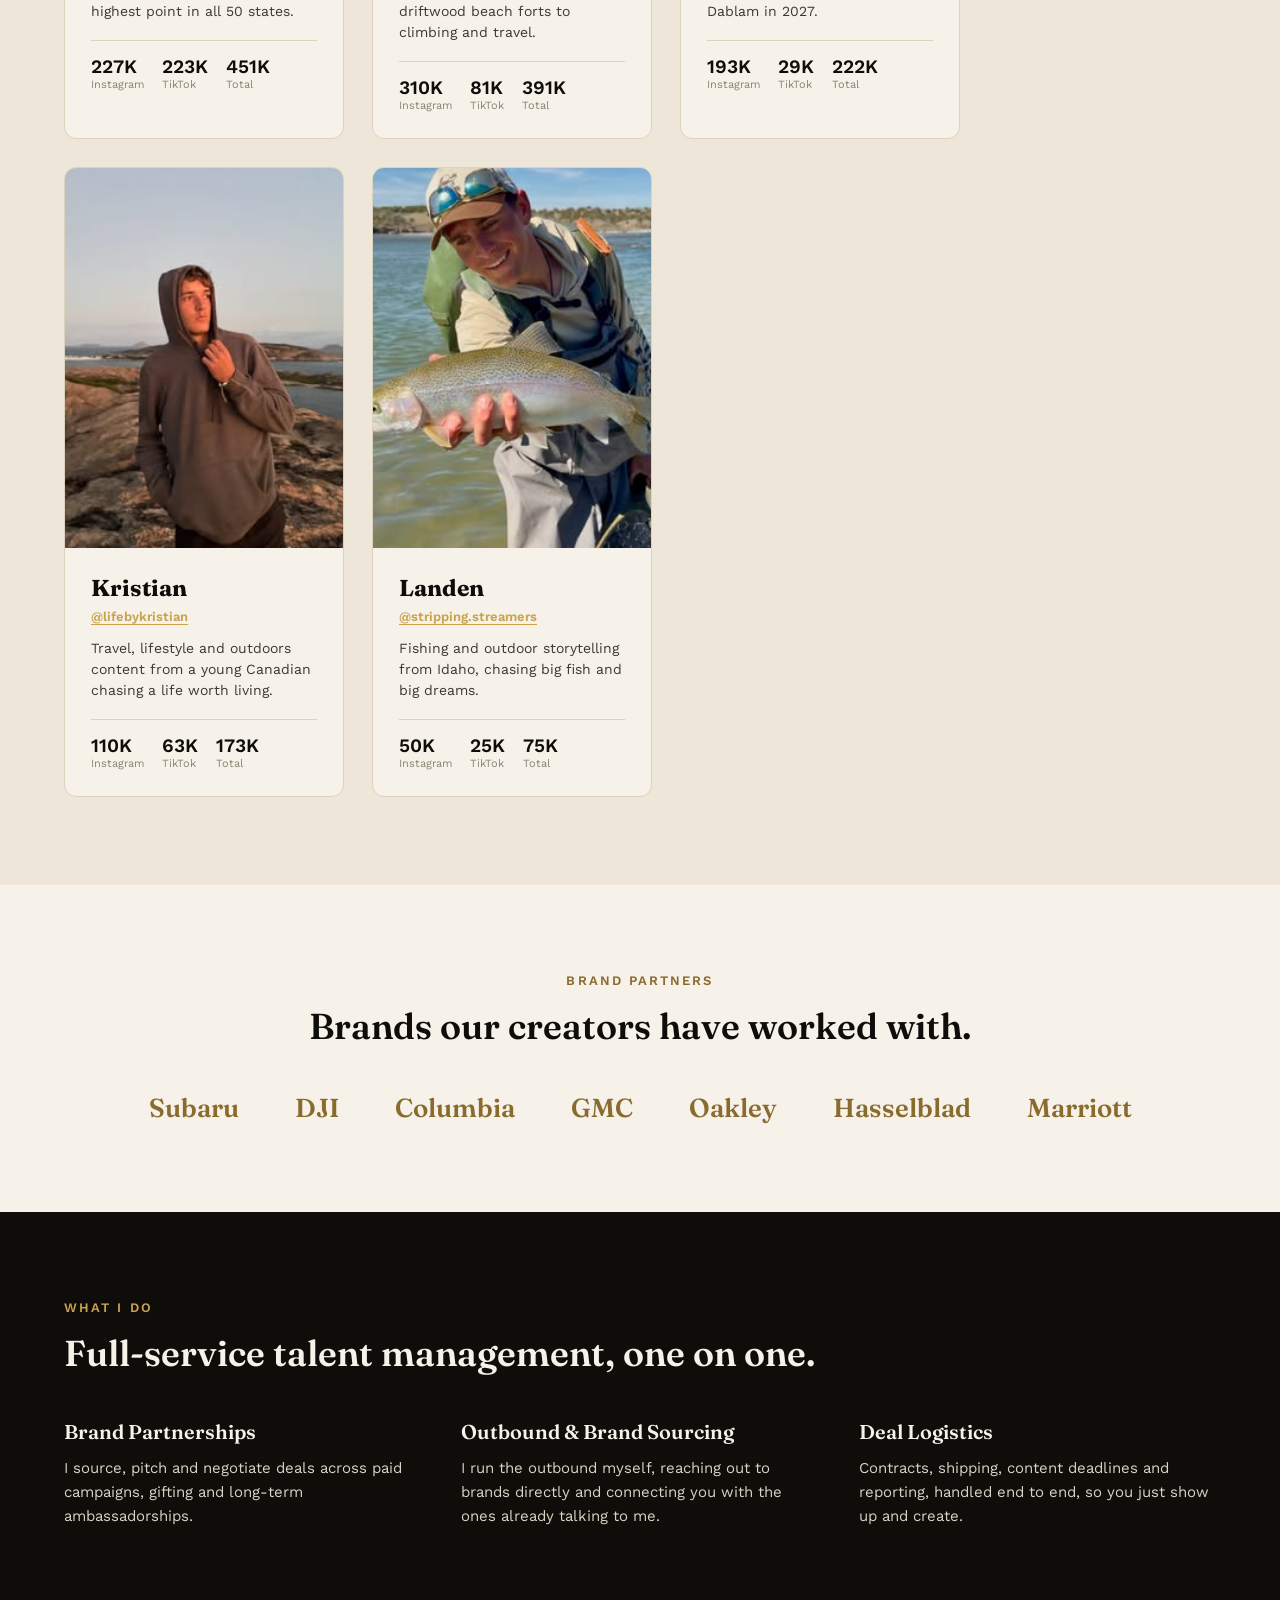
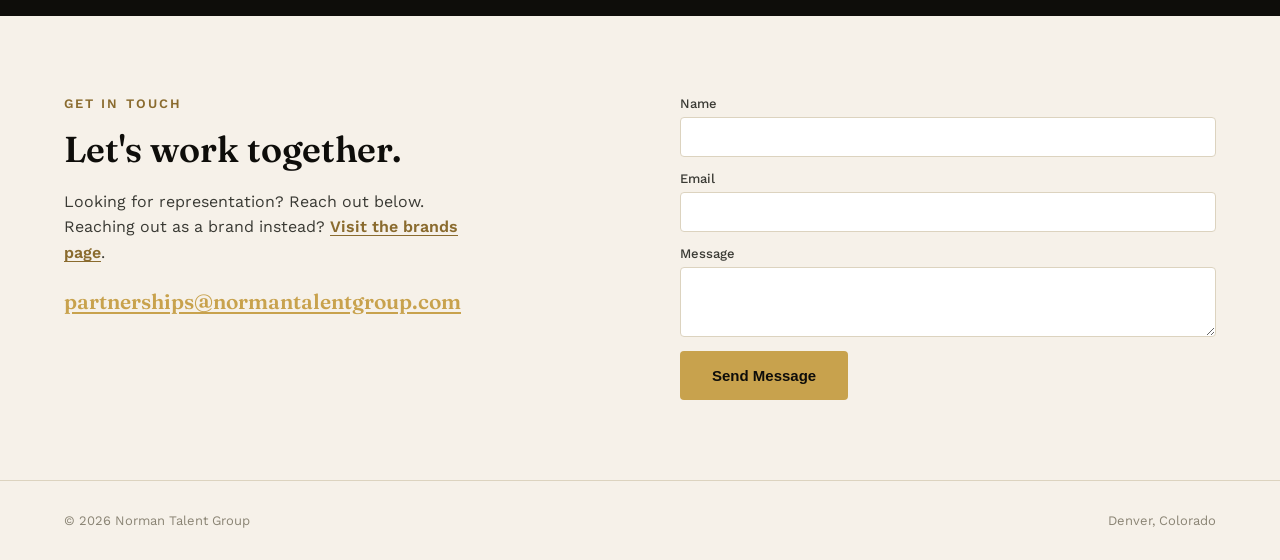
==== commit ee4d83b0: "Roster: 8 creators driven by creators.json, live follower counts Move creator data out of index.html" ====
--- a/index.html
+++ b/index.html
@@ -55,51 +55,7 @@
     <div class="eyebrow gold">Who I Represent</div>
     <h2>A small, hand-picked group of outdoor creators.</h2>
     <p>I keep this list intentionally short so every creator gets real attention instead of the leftover time of an account manager.</p>
-    <div class="roster-grid">
-
-      <div class="creator-card">
-        <div class="creator-photo"><img src="images/peak-tyler.jpg" alt="Peak Tyler"></div>
-        <div class="creator-body">
-          <h3>Peak Tyler</h3>
-          <a href="https://www.instagram.com/peaktylerr/" target="_blank" rel="noopener" class="creator-handle">@peaktylerr</a>
-          <p>Nature and landscape adventure content, built for virality across the Rockies and beyond.</p>
-          <div class="creator-stats">
-            <div><div class="num">400K</div><div class="label">Instagram</div></div>
-            <div><div class="num">330K</div><div class="label">TikTok</div></div>
-            <div><div class="num">18.7%</div><div class="label">TikTok Engagement</div></div>
-          </div>
-        </div>
-      </div>
-
-      <div class="creator-card">
-        <div class="creator-photo"><img src="images/charlie-stringer.png" alt="Charlie Stringer"></div>
-        <div class="creator-body">
-          <h3>Charlie Stringer</h3>
-          <a href="https://www.instagram.com/charliestringr/" target="_blank" rel="noopener" class="creator-handle">@charliestringr</a>
-          <p>Hiking and personal-transformation content, building an outdoor life from the ground up.</p>
-          <div class="creator-stats">
-            <div><div class="num">342K</div><div class="label">Instagram</div></div>
-            <div><div class="num">235K</div><div class="label">TikTok</div></div>
-            <div><div class="num">18.2%</div><div class="label">TikTok Engagement</div></div>
-          </div>
-        </div>
-      </div>
-
-      <div class="creator-card">
-        <div class="creator-photo"><img src="images/billy-venezia.jpg" alt="Billy Venezia"></div>
-        <div class="creator-body">
-          <h3>Billy Venezia</h3>
-          <a href="https://www.tiktok.com/@bigbatbilly" target="_blank" rel="noopener" class="creator-handle">@bigbatbilly</a>
-          <p>Long-form hikes and camping, on a mission to summit the highest point in all 50 states.</p>
-          <div class="creator-stats">
-            <div><div class="num">134K</div><div class="label">Instagram</div></div>
-            <div><div class="num">215K</div><div class="label">TikTok</div></div>
-            <div><div class="num">12.5%</div><div class="label">TikTok Engagement</div></div>
-          </div>
-        </div>
-      </div>
-
-    </div>
+    <div class="roster-grid" id="roster-grid"></div>
   </div>
 </div>
 
@@ -165,5 +121,6 @@
   <div>Denver, Colorado</div>
 </footer>
 
+<script src="roster.js"></script>
 </body>
 </html>
--- a/style.css
+++ b/style.css
@@ -163,3 +163,7 @@
   .statement-band h2 { font-size: 32px; }
   .section, .roster-section, .dark-section, .offer-section, .brands-section, .story, .contact-section, .request-band, .statement-band { padding-left: 24px; padding-right: 24px; }
 }
+.creator-kit { display: inline-block; margin-top: 14px; font-size: 13px; font-weight: 600; color: var(--gold); }
+.roster-grid .creator-card { flex: 1 1 280px; max-width: calc(25% - 21px); }
+@media (max-width: 1100px) { .roster-grid .creator-card { max-width: calc(50% - 14px); } }
+@media (max-width: 640px) { .roster-grid .creator-card { max-width: none; } }
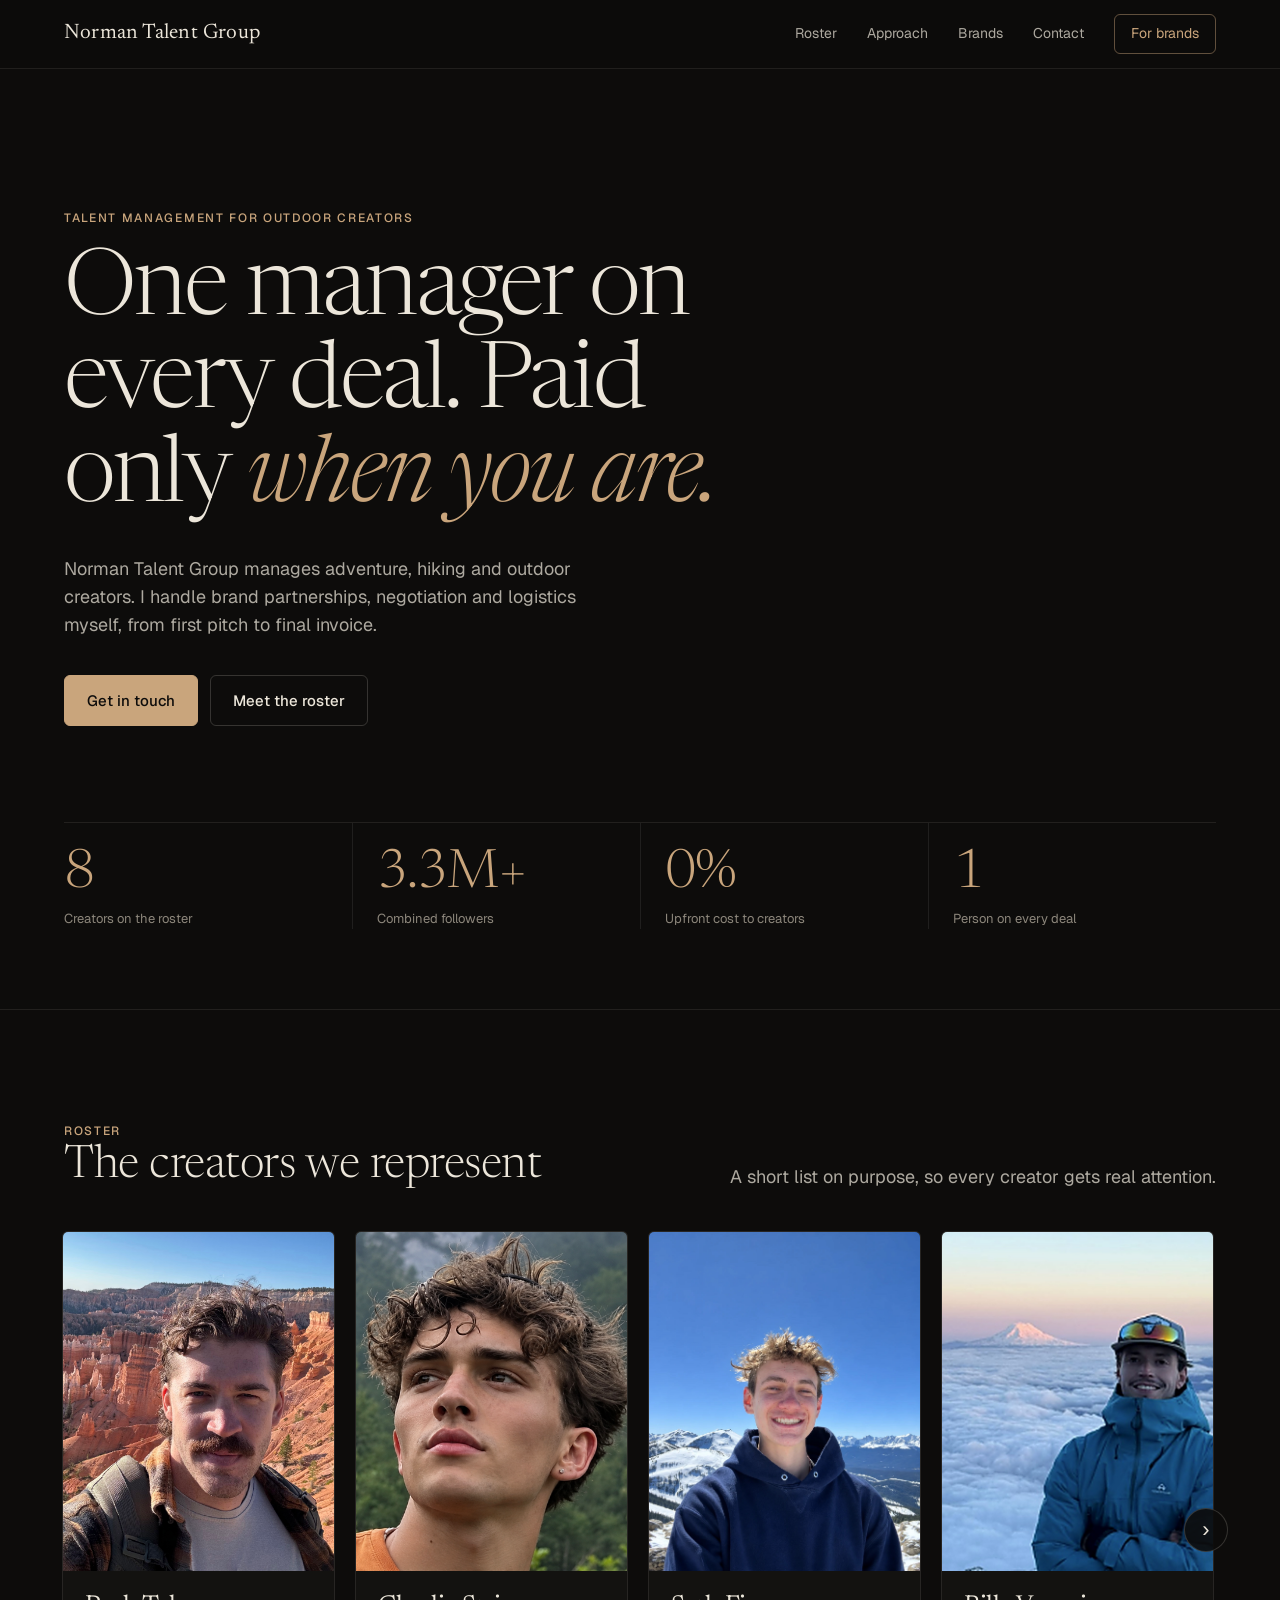
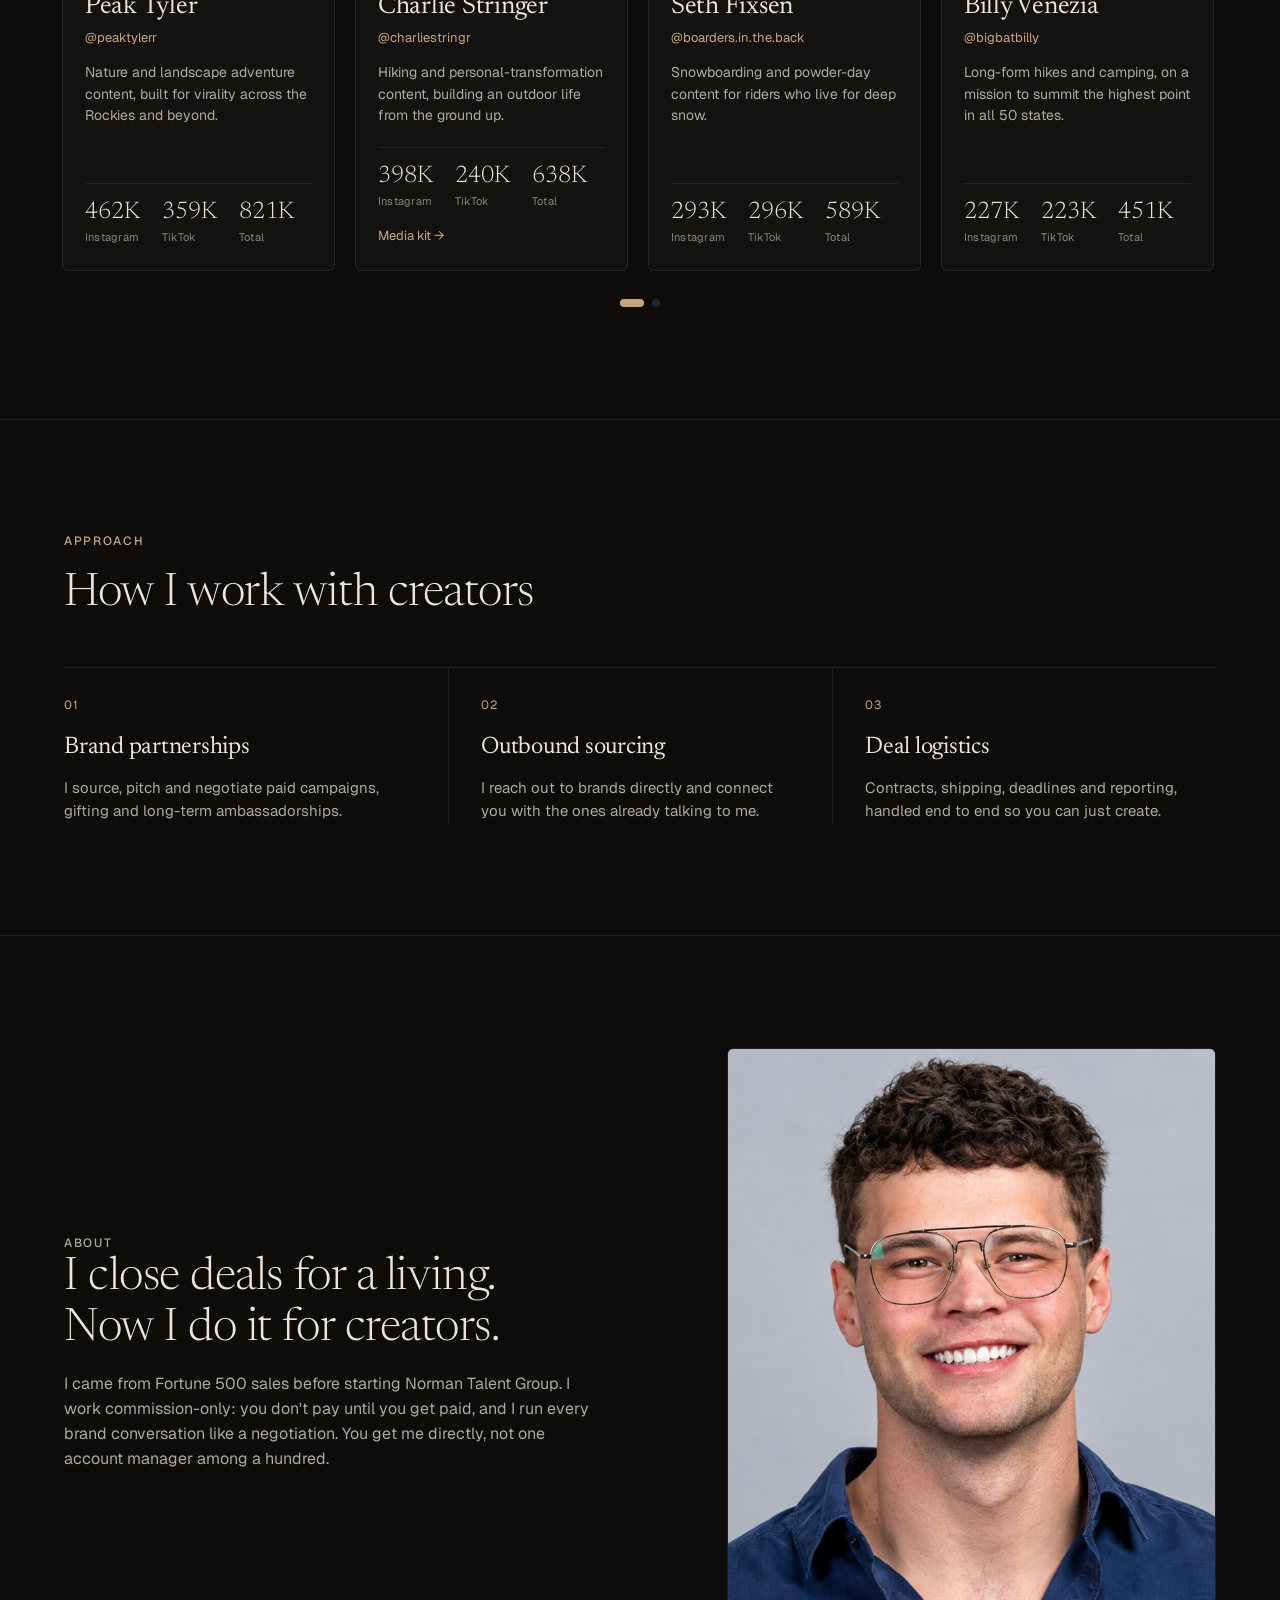
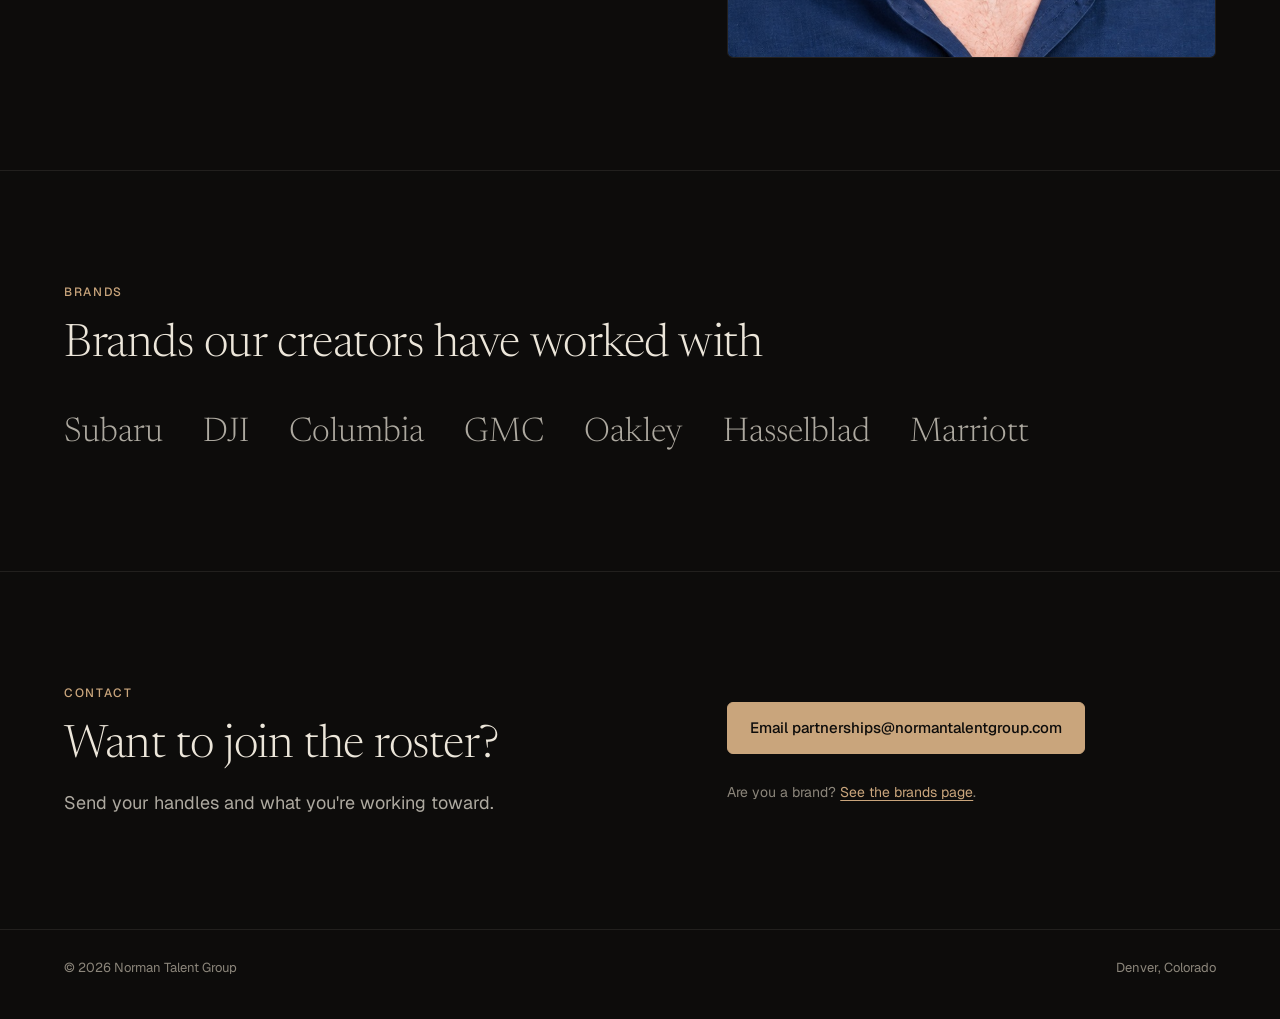
==== commit ba33f3f6: "Redesign in Basecamp's dark editorial style; roster carousel; clickable socials - New dark theme (Ne" ====
--- a/index.html
+++ b/index.html
@@ -3,124 +3,79 @@
 <head>
 <meta charset="utf-8">
 <meta name="viewport" content="width=device-width, initial-scale=1">
-<title>Norman Talent Group | Talent Management for Outdoor Creators</title>
-<link rel="stylesheet" href="https://fonts.googleapis.com/css2?family=Fraunces:opsz,wght@9..144,500;9..144,600;9..144,700&family=Work+Sans:wght@400;500;600&display=swap">
-<link rel="stylesheet" href="style.css">
+<title>Norman Talent Group | Management for outdoor creators</title>
+<meta name="description" content="Talent management for adventure, hiking and outdoor creators. One manager on every deal, paid only when you are.">
+<meta name="theme-color" content="#0d0c0b">
+<link rel="preconnect" href="https://fonts.googleapis.com">
+<link rel="preconnect" href="https://fonts.gstatic.com" crossorigin>
+<link rel="stylesheet" href="https://fonts.googleapis.com/css2?family=Newsreader:ital,opsz,wght@0,6..72,300..500;1,6..72,300..500&family=Geist:wght@300..600&display=swap">
+<link rel="stylesheet" href="style.css?v=6">
 </head>
 <body>
+<header class="nav"><div class="wrap">
+  <a href="index.html" class="wordmark">Norman Talent Group</a>
+  <nav class="nav-links" aria-label="Main"><a href="#roster">Roster</a><a href="#approach">Approach</a><a href="#brands">Brands</a><a href="#contact">Contact</a><a href="for-brands.html" class="nav-cta">For brands</a></nav>
+</div></header>
 
-<div class="nav-bar">
-  <div class="nav-inner">
-    <a href="index.html" class="nav-logo">NORMAN TALENT GROUP</a>
-    <nav class="nav-links">
-      <a href="#roster">Roster</a>
-      <a href="#brands">Brand Partners</a>
-      <a href="#services">What I Do</a>
-      <a href="#contact">Contact</a>
-      <a href="for-brands.html" class="nav-cta">For Brands</a>
-    </nav>
+<main>
+<section class="hero"><div class="wrap">
+  <p class="eyebrow">Talent management for outdoor creators</p>
+  <h1>One manager on every deal. Paid only <em>when you are.</em></h1>
+  <p class="lede">Norman Talent Group manages adventure, hiking and outdoor creators. I handle brand partnerships, negotiation and logistics myself, from first pitch to final invoice.</p>
+  <div class="cta-row"><a class="btn" href="#contact">Get in touch</a><a class="btn ghost" href="#roster">Meet the roster</a></div>
+  <div class="stats">
+    <div><div class="big" data-creator-count>8</div><div class="cap">Creators on the roster</div></div>
+    <div><div class="big" data-combined-followers>3.3M+</div><div class="cap">Combined followers</div></div>
+    <div><div class="big">0%</div><div class="cap">Upfront cost to creators</div></div>
+    <div><div class="big">1</div><div class="cap">Person on every deal</div></div>
   </div>
+</div></section>
 
-  <div class="hero">
-    <div class="hero-text">
-      <div class="eyebrow gold">A Boutique Agency for Outdoor Creators</div>
-      <h1>I manage the creators getting people outside.</h1>
-      <p>Norman Talent Group is a boutique talent management agency for adventure, hiking and outdoor creators. I handle brand partnerships, negotiation and deal logistics directly, with no account managers and no hand-offs, so you can stay focused on the trail.</p>
-      <a href="#contact" class="btn">Get in Touch</a>
-    </div>
-    <div class="hero-photo">
-      <img src="images/hero-mountains.jpg" alt="Mountain wildflower meadow">
-    </div>
+<section class="section" id="roster"><div class="wrap">
+  <div class="roster-head"><div><p class="eyebrow">Roster</p><h2>The creators we represent</h2></div>
+  <p class="lede">A short list on purpose, so every creator gets real attention.</p></div>
+  <div class="carousel" id="roster-carousel">
+        <button class="carousel-btn carousel-prev" aria-label="Previous creators">&#8249;</button>
+        <div class="roster-grid" id="roster-grid" tabindex="0" aria-label="Creator roster"></div>
+        <button class="carousel-btn carousel-next" aria-label="Next creators">&#8250;</button>
+        <div class="carousel-dots" id="roster-dots"></div>
+      </div>
+</div></section>
+
+<section class="section" id="approach"><div class="wrap">
+  <p class="eyebrow">Approach</p>
+  <h2>How I work with creators</h2>
+  <div class="steps">
+    <div class="step"><div class="n">01</div><h3>Brand partnerships</h3><p>I source, pitch and negotiate paid campaigns, gifting and long-term ambassadorships.</p></div>
+    <div class="step"><div class="n">02</div><h3>Outbound sourcing</h3><p>I reach out to brands directly and connect you with the ones already talking to me.</p></div>
+    <div class="step"><div class="n">03</div><h3>Deal logistics</h3><p>Contracts, shipping, deadlines and reporting, handled end to end so you can just create.</p></div>
   </div>
-</div>
+</div></section>
 
-<div class="statement-band">
-  <h2>You'll always know who's in your corner.</h2>
-  <p>You work directly with me on every deal, from first pitch to final invoice. No hand-offs, no chasing down who has your account this week.</p>
-</div>
+<section class="section"><div class="wrap about">
+  <div>
+    <p class="eyebrow">About</p>
+    <h2>I close deals for a living. Now I do it for creators.</h2>
+    <p>I came from Fortune 500 sales before starting Norman Talent Group. I work commission-only: you don't pay until you get paid, and I run every brand conversation like a negotiation. You get me directly, not one account manager among a hundred.</p>
+  </div>
+  <div class="about-photo"><img src="images/norman-headshot.jpg" alt="Norman, founder of Norman Talent Group" loading="lazy"></div>
+</div></section>
 
-<div class="story">
-  <div class="story-text">
-    <div class="eyebrow gold-dark">My Approach</div>
-    <h2>I close deals for a living. Now I do it for you.</h2>
-    <p>I came from a Fortune 500 sales background before starting Norman Talent Group. I work commission-only: you don't pay me until you get paid, and I run every brand conversation like a real negotiation. Sign with me and you're not one of a hundred accounts split across a team; you get me directly.</p>
+<section class="section" id="brands"><div class="wrap">
+  <p class="eyebrow">Brands</p>
+  <h2>Brands our creators have worked with</h2>
+  <ul class="brand-list"><li>Subaru</li><li>DJI</li><li>Columbia</li><li>GMC</li><li>Oakley</li><li>Hasselblad</li><li>Marriott</li></ul>
+</div></section>
+
+<section class="section" id="contact"><div class="wrap contact">
+  <div><p class="eyebrow">Contact</p><h2>Want to join the roster?</h2><p class="lede">Send your handles and what you're working toward.</p></div>
+  <div class="links">
+    <a class="btn" href="mailto:partnerships@normantalentgroup.com?subject=Representation%20inquiry">Email partnerships@normantalentgroup.com</a>
+    <p class="alt">Are you a brand? <a href="for-brands.html">See the brands page</a>.</p>
   </div>
-  <div class="story-photo">
-    <img src="images/norman-headshot.jpg" alt="Norman">
-  </div>
-</div>
-
-<div class="roster-section" id="roster">
-  <div class="section-narrow">
-    <div class="eyebrow gold">Who I Represent</div>
-    <h2>A small, hand-picked group of outdoor creators.</h2>
-    <p>I keep this list intentionally short so every creator gets real attention instead of the leftover time of an account manager.</p>
-    <div class="roster-grid" id="roster-grid"></div>
-  </div>
-</div>
-
-<div class="brands-section" id="brands">
-  <div class="eyebrow gold-dark">Brand Partners</div>
-  <h2>Brands our creators have worked with.</h2>
-  <div class="brand-wall">
-    <div>Subaru</div>
-    <div>DJI</div>
-    <div>Columbia</div>
-    <div>GMC</div>
-    <div>Oakley</div>
-    <div>Hasselblad</div>
-    <div>Marriott</div>
-  </div>
-</div>
-
-<div class="dark-section" id="services">
-  <div class="eyebrow gold">What I Do</div>
-  <h2>Full-service talent management, one on one.</h2>
-  <div class="services-grid">
-    <div>
-      <h3>Brand Partnerships</h3>
-      <p>I source, pitch and negotiate deals across paid campaigns, gifting and long-term ambassadorships.</p>
-    </div>
-    <div>
-      <h3>Outbound &amp; Brand Sourcing</h3>
-      <p>I run the outbound myself, reaching out to brands directly and connecting you with the ones already talking to me.</p>
-    </div>
-    <div>
-      <h3>Deal Logistics</h3>
-      <p>Contracts, shipping, content deadlines and reporting, handled end to end, so you just show up and create.</p>
-    </div>
-  </div>
-</div>
-
-<div class="contact-section" id="contact">
-  <div class="contact-text">
-    <div class="eyebrow gold-dark">Get In Touch</div>
-    <h2>Let's work together.</h2>
-    <p>Looking for representation? Reach out below. Reaching out as a brand instead? <a href="for-brands.html" class="link-underline" style="font-weight:600;color:var(--gold-dark);">Visit the brands page</a>.</p>
-    <a href="mailto:partnerships@normantalentgroup.com" class="link-underline contact-email">partnerships@normantalentgroup.com</a>
-  </div>
-  <form class="contact-form" onsubmit="return false;">
-    <div class="form-field">
-      <label for="contact-name">Name</label>
-      <input id="contact-name" type="text" name="name">
-    </div>
-    <div class="form-field">
-      <label for="contact-email">Email</label>
-      <input id="contact-email" type="email" name="email">
-    </div>
-    <div class="form-field">
-      <label for="contact-message">Message</label>
-      <textarea id="contact-message" name="message" rows="3"></textarea>
-    </div>
-    <button type="submit" class="btn" style="align-self:flex-start;">Send Message</button>
-  </form>
-</div>
-
-<footer>
-  <div>© 2026 Norman Talent Group</div>
-  <div>Denver, Colorado</div>
-</footer>
-
-<script src="roster.js"></script>
+</div></section>
+</main>
+<footer><div class="wrap"><div>&copy; 2026 Norman Talent Group</div><div>Denver, Colorado</div></div></footer>
+<script src="roster.js?v=4"></script>
 </body>
 </html>
--- a/style.css
+++ b/style.css
@@ -1,169 +1,125 @@
+/* Norman Talent Group: dark editorial theme, shared tokens with Basecamp */
 :root {
-  --ink: #0E0D0A;
-  --paper: #F6F1E9;
-  --paper-dim: #EDE6D9;
-  --gold: #C8A24D;
-  --gold-dark: #8A6B2E;
-  --line: #DCD3BF;
+  --bg: #0d0c0b; --s1: #131210; --s2: #1a1916; --s3: #2a2824;
+  --ink: #ECE6DA; --ink2: rgba(236,230,218,.72); --muted: #8C867B;
+  --line: rgba(236,230,218,.09); --hair: rgba(236,230,218,.18);
+  --clay: #C9A57C; --clayfaint: rgba(201,165,124,.12); --clayline: rgba(201,165,124,.45);
+  --display: "Newsreader", "Iowan Old Style", Georgia, serif;
+  --body: "Geist", -apple-system, BlinkMacSystemFont, "Helvetica Neue", sans-serif;
+  --r: 6px; --pad: clamp(20px, 5vw, 64px); --max: 1280px;
 }
+* { box-sizing: border-box; }
+html { scroll-behavior: smooth; }
+@media (prefers-reduced-motion: reduce) { html { scroll-behavior: auto; } .roster-grid { scroll-behavior: auto !important; } }
+body { margin: 0; background: var(--bg); color: var(--ink); font-family: var(--body); font-size: 16px; line-height: 1.55; -webkit-font-smoothing: antialiased; }
+a { color: inherit; text-decoration: none; }
+a:focus-visible, button:focus-visible, .roster-grid:focus-visible { outline: 2px solid var(--clay); outline-offset: 3px; border-radius: 3px; }
+h1, h2, h3 { font-family: var(--display); font-weight: 400; margin: 0; text-wrap: balance; letter-spacing: -.01em; }
+img { display: block; max-width: 100%; }
 
-* { box-sizing: border-box; }
+.wrap { max-width: var(--max); margin: 0 auto; padding: 0 var(--pad); }
+.section { padding: clamp(64px, 9vw, 112px) 0; border-top: 1px solid var(--line); }
+.eyebrow { font-size: 12px; letter-spacing: .14em; text-transform: uppercase; color: var(--clay); margin: 0 0 18px; font-weight: 500; }
+.lede { font-size: 18px; color: var(--ink2); max-width: 560px; margin: 0; }
+.section h2 { font-size: clamp(30px, 4vw, 46px); font-weight: 300; line-height: 1.1; margin-bottom: 18px; }
 
-body {
-  margin: 0;
-  font-family: 'Work Sans', sans-serif;
-  color: var(--ink);
-  background: var(--paper);
+.btn { display: inline-flex; align-items: center; gap: 8px; padding: 13px 22px; border-radius: var(--r); font-size: 15px; font-weight: 500; border: 1px solid var(--clay); background: var(--clay); color: var(--bg); cursor: pointer; transition: background .15s, color .15s; }
+.btn:hover { background: transparent; color: var(--clay); }
+.btn.ghost { background: transparent; color: var(--ink); border-color: var(--hair); }
+.btn.ghost:hover { border-color: var(--clay); color: var(--clay); }
+
+/* nav */
+.nav { position: sticky; top: 0; z-index: 10; background: rgba(13,12,11,.88); backdrop-filter: blur(10px); border-bottom: 1px solid var(--line); }
+.nav .wrap { display: flex; align-items: center; justify-content: space-between; height: 68px; gap: 24px; }
+.wordmark { font-family: var(--display); font-size: 21px; font-weight: 400; letter-spacing: .01em; }
+.nav-links { display: flex; align-items: center; gap: 30px; font-size: 14px; color: var(--ink2); }
+.nav-links a:hover { color: var(--ink); }
+.nav-links .nav-cta { color: var(--clay); border: 1px solid var(--clayline); padding: 8px 16px; border-radius: var(--r); }
+.nav-links .nav-cta:hover { background: var(--clayfaint); }
+
+/* hero */
+.hero { padding: clamp(72px, 11vw, 140px) 0 clamp(48px, 7vw, 80px); }
+.hero h1 { font-size: clamp(42px, 7.2vw, 92px); font-weight: 300; line-height: 1.02; letter-spacing: -.03em; max-width: 14ch; margin-bottom: 28px; }
+.hero h1 em { font-style: italic; color: var(--clay); }
+.hero .lede { margin-bottom: 36px; }
+.cta-row { display: flex; gap: 12px; flex-wrap: wrap; }
+.stats { display: grid; grid-template-columns: repeat(4, 1fr); margin-top: clamp(56px, 8vw, 96px); border-top: 1px solid var(--line); }
+.stats > div { padding: 24px 24px 0 0; }
+.stats > div + div { padding-left: 24px; border-left: 1px solid var(--line); }
+.stats .big { font-family: var(--display); font-weight: 300; font-size: clamp(34px, 4.4vw, 54px); line-height: 1; letter-spacing: -.03em; color: var(--clay); font-variant-numeric: tabular-nums; }
+.stats .cap { margin-top: 8px; font-size: 13px; color: var(--muted); }
+
+/* roster carousel */
+.roster-head { display: flex; align-items: flex-end; justify-content: space-between; gap: 24px; flex-wrap: wrap; margin-bottom: 40px; }
+.roster-head p { margin: 0; }
+.carousel { position: relative; }
+.roster-grid { display: flex; gap: 20px; overflow-x: auto; scroll-snap-type: x mandatory; scroll-behavior: smooth; scrollbar-width: none; padding: 2px; margin: -2px; }
+.roster-grid::-webkit-scrollbar { display: none; }
+.creator-card { flex: 0 0 calc((100% - 60px) / 4); scroll-snap-align: start; background: var(--s1); border: 1px solid var(--line); border-radius: var(--r); overflow: hidden; display: flex; flex-direction: column; transition: border-color .15s; }
+.creator-card:hover { border-color: var(--hair); }
+.creator-photo { aspect-ratio: 4 / 5; overflow: hidden; background: var(--s2); }
+.creator-photo img { width: 100%; height: 100%; object-fit: cover; object-position: center 25%; }
+.creator-body { padding: 22px 22px 24px; display: flex; flex-direction: column; flex: 1; }
+.creator-body h3 { font-size: 26px; font-weight: 400; line-height: 1.1; }
+.creator-handle { font-size: 13px; color: var(--clay); margin: 6px 0 14px; align-self: flex-start; }
+.creator-handle:hover { text-decoration: underline; text-underline-offset: 3px; }
+.creator-body p { font-size: 14px; color: var(--ink2); margin: 0 0 20px; flex: 1; }
+.creator-stats { display: flex; gap: 22px; border-top: 1px solid var(--line); padding-top: 16px; flex-wrap: wrap; }
+.creator-stats .num { font-family: var(--display); font-size: 24px; font-weight: 300; line-height: 1; font-variant-numeric: tabular-nums; }
+.creator-stats .label { font-size: 11px; color: var(--muted); margin-top: 5px; letter-spacing: .02em; }
+.creator-stats .stat-link { color: inherit; }
+.creator-stats .stat-link:hover .num, .creator-stats .stat-link:hover .label { color: var(--clay); }
+.creator-kit { margin-top: 16px; font-size: 13px; color: var(--clay); align-self: flex-start; }
+.creator-kit:hover { text-decoration: underline; text-underline-offset: 3px; }
+.carousel-btn { position: absolute; top: calc(50% - 60px); z-index: 2; width: 44px; height: 44px; border-radius: 50%; border: 1px solid var(--hair); background: rgba(13,12,11,.9); color: var(--ink); font-size: 22px; line-height: 1; cursor: pointer; }
+.carousel-btn:hover { border-color: var(--clay); color: var(--clay); }
+.carousel-btn[disabled] { opacity: 0; pointer-events: none; }
+.carousel-prev { left: -12px; } .carousel-next { right: -12px; }
+.carousel-dots { display: flex; justify-content: center; gap: 8px; margin-top: 28px; }
+.carousel-dots button { width: 8px; height: 8px; padding: 0; border-radius: 4px; border: 0; background: var(--s3); cursor: pointer; transition: width .2s, background .2s; }
+.carousel-dots button.on { background: var(--clay); width: 24px; }
+
+/* how it works */
+.steps { display: grid; grid-template-columns: repeat(3, 1fr); gap: 0; margin-top: 48px; border-top: 1px solid var(--line); }
+.step { padding: 28px 32px 0 0; }
+.step + .step { padding-left: 32px; border-left: 1px solid var(--line); }
+.step .n { font-size: 12px; color: var(--clay); letter-spacing: .1em; margin-bottom: 14px; }
+.step h3 { font-size: 24px; margin-bottom: 10px; }
+.step p { margin: 0; color: var(--ink2); font-size: 15px; }
+
+/* about */
+.about { display: grid; grid-template-columns: 1.2fr 1fr; gap: clamp(32px, 6vw, 88px); align-items: center; }
+.about p { color: var(--ink2); max-width: 540px; margin: 0; }
+.about-photo { aspect-ratio: 4 / 5; border-radius: var(--r); overflow: hidden; border: 1px solid var(--line); }
+.about-photo img { width: 100%; height: 100%; object-fit: cover; object-position: center 25%; }
+
+/* brands */
+.brand-list { display: flex; flex-wrap: wrap; gap: 14px 40px; margin: 36px 0 0; padding: 0; list-style: none; }
+.brand-list li { font-family: var(--display); font-size: clamp(24px, 3vw, 34px); font-weight: 300; color: var(--ink2); }
+
+/* contact */
+.contact { display: grid; grid-template-columns: 1.2fr 1fr; gap: clamp(32px, 6vw, 88px); align-items: end; }
+.contact .links { display: flex; flex-direction: column; gap: 14px; align-items: flex-start; }
+.contact .alt { color: var(--muted); font-size: 14px; }
+.contact .alt a { color: var(--clay); text-decoration: underline; text-underline-offset: 3px; }
+
+footer { border-top: 1px solid var(--line); padding: 28px 0 40px; color: var(--muted); font-size: 13px; }
+footer .wrap { display: flex; justify-content: space-between; gap: 16px; flex-wrap: wrap; }
+
+@media (max-width: 1180px) { .creator-card { flex-basis: calc((100% - 40px) / 3); } }
+@media (max-width: 820px) { .creator-card { flex-basis: calc((100% - 20px) / 2); } }
+@media (max-width: 820px) {
+  .stats { grid-template-columns: 1fr 1fr; }
+  .stats > div:nth-child(3) { padding-left: 0; border-left: 0; }
+  .stats > div:nth-child(n+3) { margin-top: 24px; border-top: 1px solid var(--line); }
+  .steps, .about, .contact { grid-template-columns: 1fr; }
+  .step, .step + .step { padding: 24px 0; border-left: 0; border-bottom: 1px solid var(--line); }
+  .about-photo { max-width: 360px; order: -1; }
 }
-
-a { color: inherit; text-decoration: none; }
-a.link-underline { text-decoration: underline; text-underline-offset: 3px; }
-
-h1, h2, h3 { font-family: 'Fraunces', serif; margin: 0; }
-
-.eyebrow {
-  font-size: 13px;
-  letter-spacing: 0.16em;
-  text-transform: uppercase;
-  font-weight: 600;
-  margin-bottom: 16px;
+@media (max-width: 640px) {
+  .nav-links a:not(.nav-cta) { display: none; }
+  .creator-card { flex-basis: 80%; }
+  .roster-grid { gap: 14px; }
+  .carousel-btn { display: none; }
 }
-.eyebrow.gold { color: var(--gold); }
-.eyebrow.gold-dark { color: var(--gold-dark); }
-
-.section { padding: 88px 64px; }
-.section-narrow { max-width: 1440px; margin: 0 auto; }
-
-.btn {
-  display: inline-block;
-  background: var(--gold);
-  color: var(--ink);
-  padding: 16px 32px;
-  border-radius: 4px;
-  font-weight: 700;
-  font-size: 15px;
-  border: none;
-  cursor: pointer;
-}
-
-.nav-bar { background: var(--ink); color: var(--paper); }
-.nav-inner {
-  display: flex;
-  align-items: center;
-  justify-content: space-between;
-  padding: 0 64px;
-  height: 88px;
-  max-width: 1440px;
-  margin: 0 auto;
-}
-.nav-logo { font-family: 'Fraunces', serif; font-weight: 700; font-size: 20px; letter-spacing: 0.02em; color: var(--gold); }
-.nav-links { display: flex; gap: 36px; align-items: center; flex-wrap: wrap; }
-.nav-links a { font-size: 14px; font-weight: 500; color: #E7E2D5; }
-.nav-cta { font-weight: 700 !important; color: var(--gold) !important; border: 1px solid var(--gold); padding: 8px 16px; border-radius: 4px; }
-
-.hero { background: var(--ink); color: var(--paper); display: flex; flex-wrap: wrap; }
-.hero-text { flex: 0 0 620px; max-width: 100%; display: flex; flex-direction: column; justify-content: center; padding: 48px 0 96px 64px; }
-.hero-text h1 {
-  font-weight: 600;
-  font-size: 60px;
-  line-height: 1.06;
-  margin-bottom: 28px;
-  color: var(--gold);
-  text-transform: uppercase;
-  letter-spacing: -0.01em;
-}
-.hero-text p { font-size: 18px; line-height: 1.55; color: #D9D3C4; margin: 0 0 36px 0; }
-.hero-text .btn { margin-top: 8px; }
-.hero-photo { flex: 1; min-width: 320px; min-height: 420px; position: relative; overflow: hidden; }
-.hero-photo img { position: absolute; inset: 0; width: 100%; height: 100%; object-fit: cover; object-position: top center; }
-
-.statement-band { background: var(--ink); color: var(--gold); text-align: center; padding: 100px 64px; }
-.statement-band h2 { font-size: 52px; font-weight: 600; text-transform: uppercase; line-height: 1.08; max-width: 1100px; margin: 0 auto 24px auto; }
-.statement-band p { font-size: 17px; color: #D9D3C4; max-width: 560px; margin: 0 auto; line-height: 1.6; }
-
-.story { display: flex; align-items: center; gap: 72px; padding: 88px 64px; max-width: 1440px; margin: 0 auto; flex-wrap: wrap; }
-.story-text { flex: 1.1; min-width: 320px; }
-.story-text h2 { font-size: 36px; font-weight: 600; margin-bottom: 20px; line-height: 1.15; }
-.story-text p { font-size: 16px; line-height: 1.65; color: #3A3A34; max-width: 520px; margin: 0; }
-.story-photo { flex: 1; min-width: 280px; height: 320px; border-radius: 10px; overflow: hidden; }
-.story-photo img { width: 100%; height: 100%; object-fit: cover; object-position: center 25%; }
-
-.roster-section { background: var(--paper-dim); padding: 88px 64px; }
-.roster-section h2 { font-size: 42px; font-weight: 600; margin-bottom: 16px; }
-.roster-section > .section-narrow > p { font-size: 16px; line-height: 1.6; color: #6E6858; max-width: 680px; margin: 0 0 48px 0; }
-.roster-grid { display: flex; gap: 28px; max-width: 1440px; margin: 0 auto; flex-wrap: wrap; }
-.creator-card { flex: 1; min-width: 280px; background: var(--paper); border: 1px solid var(--line); border-radius: 12px; overflow: hidden; }
-.creator-photo { height: 380px; overflow: hidden; }
-.creator-photo img { width: 100%; height: 100%; object-fit: cover; }
-.creator-body { padding: 26px; }
-.creator-body h3 { font-size: 23px; margin-bottom: 4px; }
-.creator-handle { font-size: 13px; color: var(--gold); font-weight: 600; margin-bottom: 14px; display: inline-block; text-decoration: underline; text-underline-offset: 3px; }
-.creator-body p { font-size: 14px; color: #3A3A34; line-height: 1.5; margin: 0 0 18px 0; min-height: 63px; }
-.creator-stats { display: flex; gap: 18px; border-top: 1px solid var(--line); padding-top: 14px; flex-wrap: wrap; }
-.creator-stats .num { font-size: 19px; font-weight: 600; }
-.creator-stats .label { font-size: 11px; color: #8A8474; }
-
-.brands-section { padding: 88px 64px; text-align: center; max-width: 1440px; margin: 0 auto; }
-.brands-section h2 { font-size: 36px; font-weight: 600; margin-bottom: 44px; }
-.brand-wall { display: flex; flex-wrap: wrap; justify-content: center; align-items: center; gap: 56px; }
-.brand-wall div { font-family: 'Fraunces', serif; font-size: 26px; font-weight: 600; color: var(--gold-dark); }
-
-.dark-section { background: var(--ink); color: var(--paper); padding: 88px 64px; }
-.dark-section h2 { font-size: 36px; font-weight: 600; margin-bottom: 44px; max-width: 1440px; }
-.services-grid, .offer-grid { display: flex; gap: 40px; max-width: 1440px; margin: 0 auto; flex-wrap: wrap; }
-.services-grid > div, .offer-grid > div { flex: 1; min-width: 240px; }
-.services-grid h3, .offer-card h3 { font-size: 20px; font-weight: 600; margin-bottom: 12px; }
-.services-grid p { font-size: 15px; line-height: 1.6; color: #D9D3C4; margin: 0; }
-
-.offer-grid { display: grid; grid-template-columns: 1fr 1fr; gap: 28px; max-width: 1440px; margin: 0 auto; }
-.offer-card { background: var(--paper); border: 1px solid var(--line); border-radius: 12px; padding: 28px; }
-.offer-card p { font-size: 15px; line-height: 1.6; color: #3A3A34; margin: 0; }
-.offer-section { background: var(--paper-dim); padding: 88px 64px; }
-.offer-section h2 { max-width: 1440px; margin: 0 auto 44px auto; font-size: 36px; }
-
-.contact-section { padding: 80px 64px; display: flex; gap: 80px; max-width: 1440px; margin: 0 auto; flex-wrap: wrap; }
-.contact-text { flex: 1; min-width: 300px; }
-.contact-text h2 { font-size: 36px; font-weight: 600; margin-bottom: 18px; }
-.contact-text p { font-size: 16px; line-height: 1.6; color: #3A3A34; max-width: 420px; margin: 0 0 22px 0; }
-.contact-email { font-family: 'Fraunces', serif; font-size: 21px; font-weight: 600; color: var(--gold); }
-.contact-form { flex: 1; min-width: 300px; display: flex; flex-direction: column; gap: 14px; }
-.form-field { display: flex; flex-direction: column; gap: 6px; }
-.form-field label { font-size: 13px; font-weight: 500; color: #3A3A34; }
-.form-field input, .form-field textarea {
-  border: 1px solid var(--line); border-radius: 4px; padding: 10px 12px;
-  font-size: 14px; background: #FFFFFF; font-family: 'Work Sans', sans-serif;
-}
-.form-field input { height: 40px; padding: 0 12px; }
-
-.request-band {
-  background: var(--ink); color: var(--paper);
-  padding: 80px 64px; display: flex; align-items: center; justify-content: space-between;
-  gap: 64px; max-width: 1440px; margin: 0 auto; flex-wrap: wrap;
-}
-.request-band h2 { font-size: 36px; font-weight: 600; margin-bottom: 18px; max-width: 640px; color: var(--gold); }
-.request-band p { font-size: 16px; line-height: 1.6; color: #D9D3C4; margin: 0; max-width: 640px; }
-
-.stats-bar { display: flex; gap: 64px; align-items: center; padding: 44px 64px; max-width: 1440px; margin: 0 auto; flex-wrap: wrap; }
-.stats-bar .stat-num { font-family: 'Fraunces', serif; font-size: 32px; font-weight: 600; color: var(--gold-dark); }
-.stats-bar .stat-label { font-size: 13px; color: #6E6858; margin-top: 4px; }
-
-footer {
-  border-top: 1px solid var(--line);
-  padding: 32px 64px;
-  display: flex; align-items: center; justify-content: space-between;
-  font-size: 13px; color: #8A8474;
-  max-width: 1440px; margin: 0 auto; flex-wrap: wrap; gap: 8px;
-}
-
-@media (max-width: 860px) {
-  .nav-inner { flex-direction: column; align-items: flex-start; height: auto; padding: 20px 24px; gap: 16px; }
-  .nav-links { gap: 18px; }
-  .hero-text { padding-left: 24px; }
-  .hero-text h1 { font-size: 38px; }
-  .statement-band h2 { font-size: 32px; }
-  .section, .roster-section, .dark-section, .offer-section, .brands-section, .story, .contact-section, .request-band, .statement-band { padding-left: 24px; padding-right: 24px; }
-}
-.creator-kit { display: inline-block; margin-top: 14px; font-size: 13px; font-weight: 600; color: var(--gold); }
-.roster-grid .creator-card { flex: 1 1 280px; max-width: calc(25% - 21px); }
-@media (max-width: 1100px) { .roster-grid .creator-card { max-width: calc(50% - 14px); } }
-@media (max-width: 640px) { .roster-grid .creator-card { max-width: none; } }
+.roster-head h2 { margin-bottom: 0; }
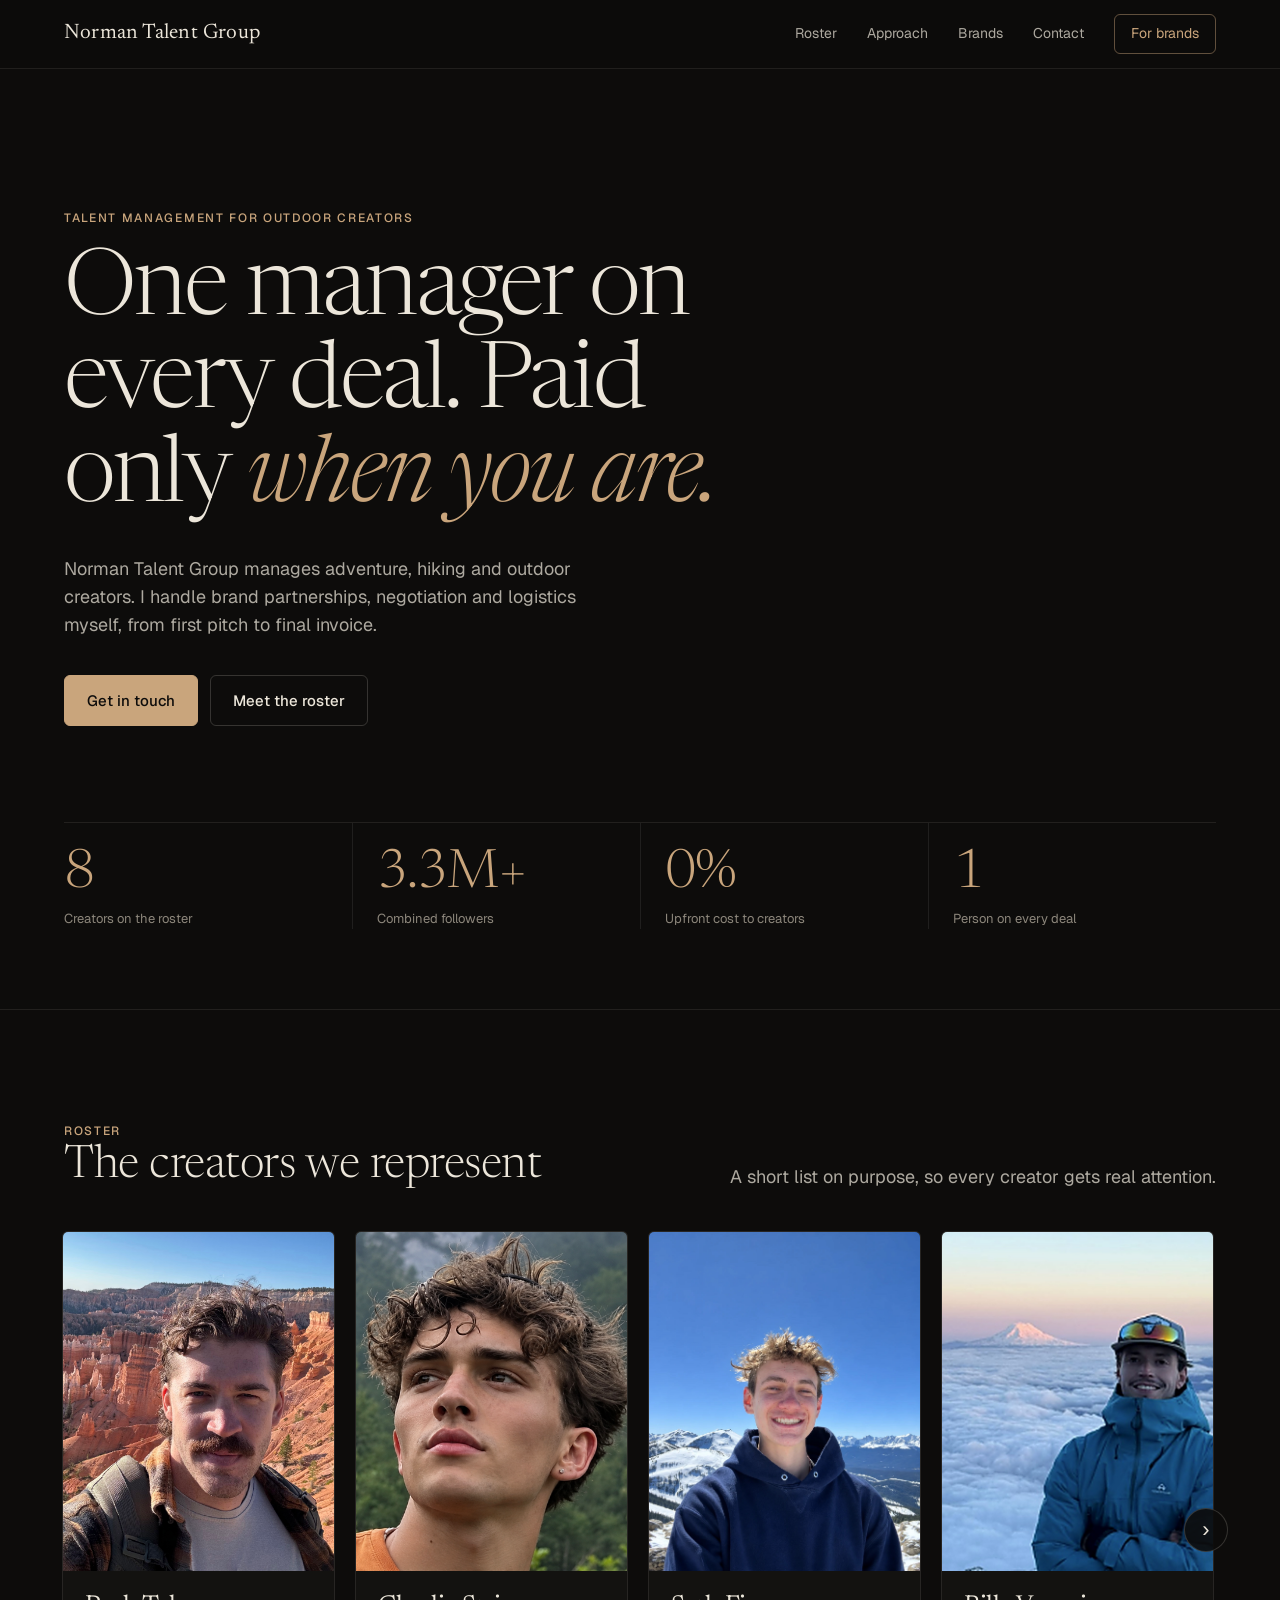
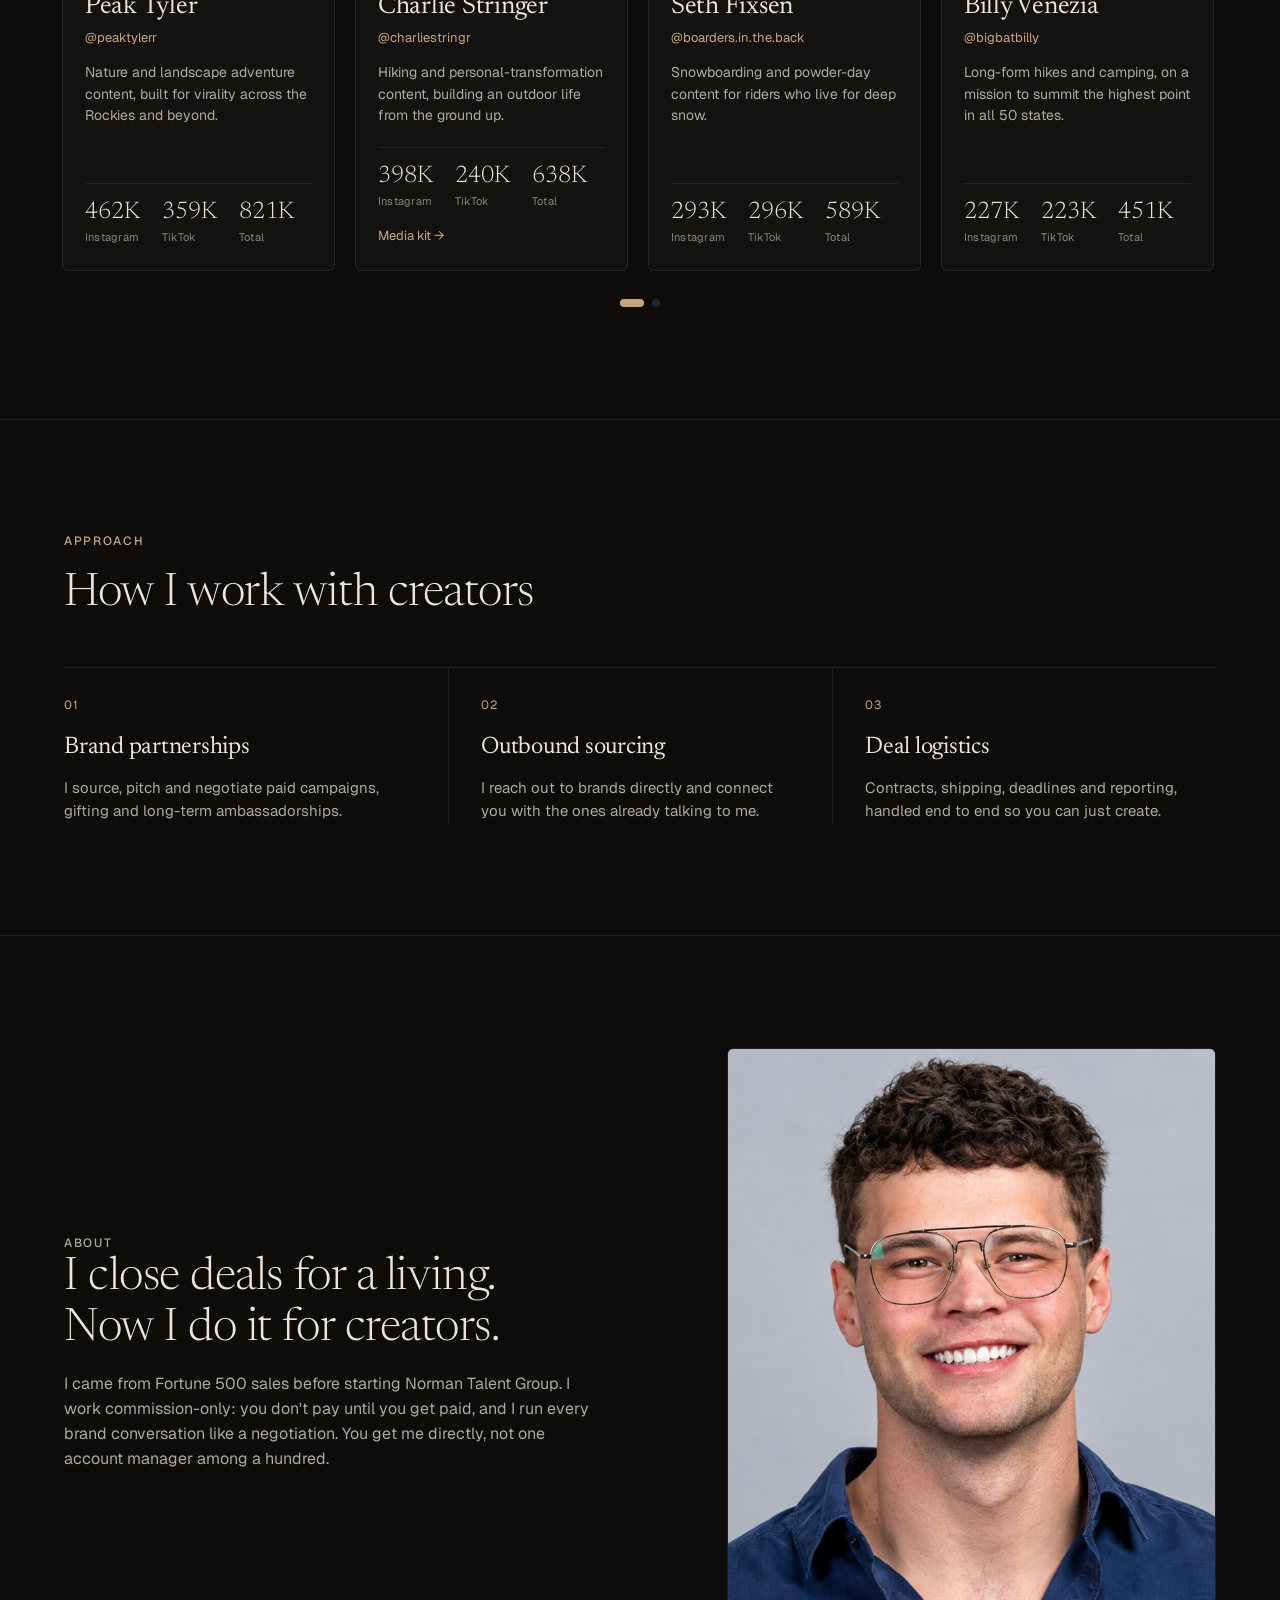
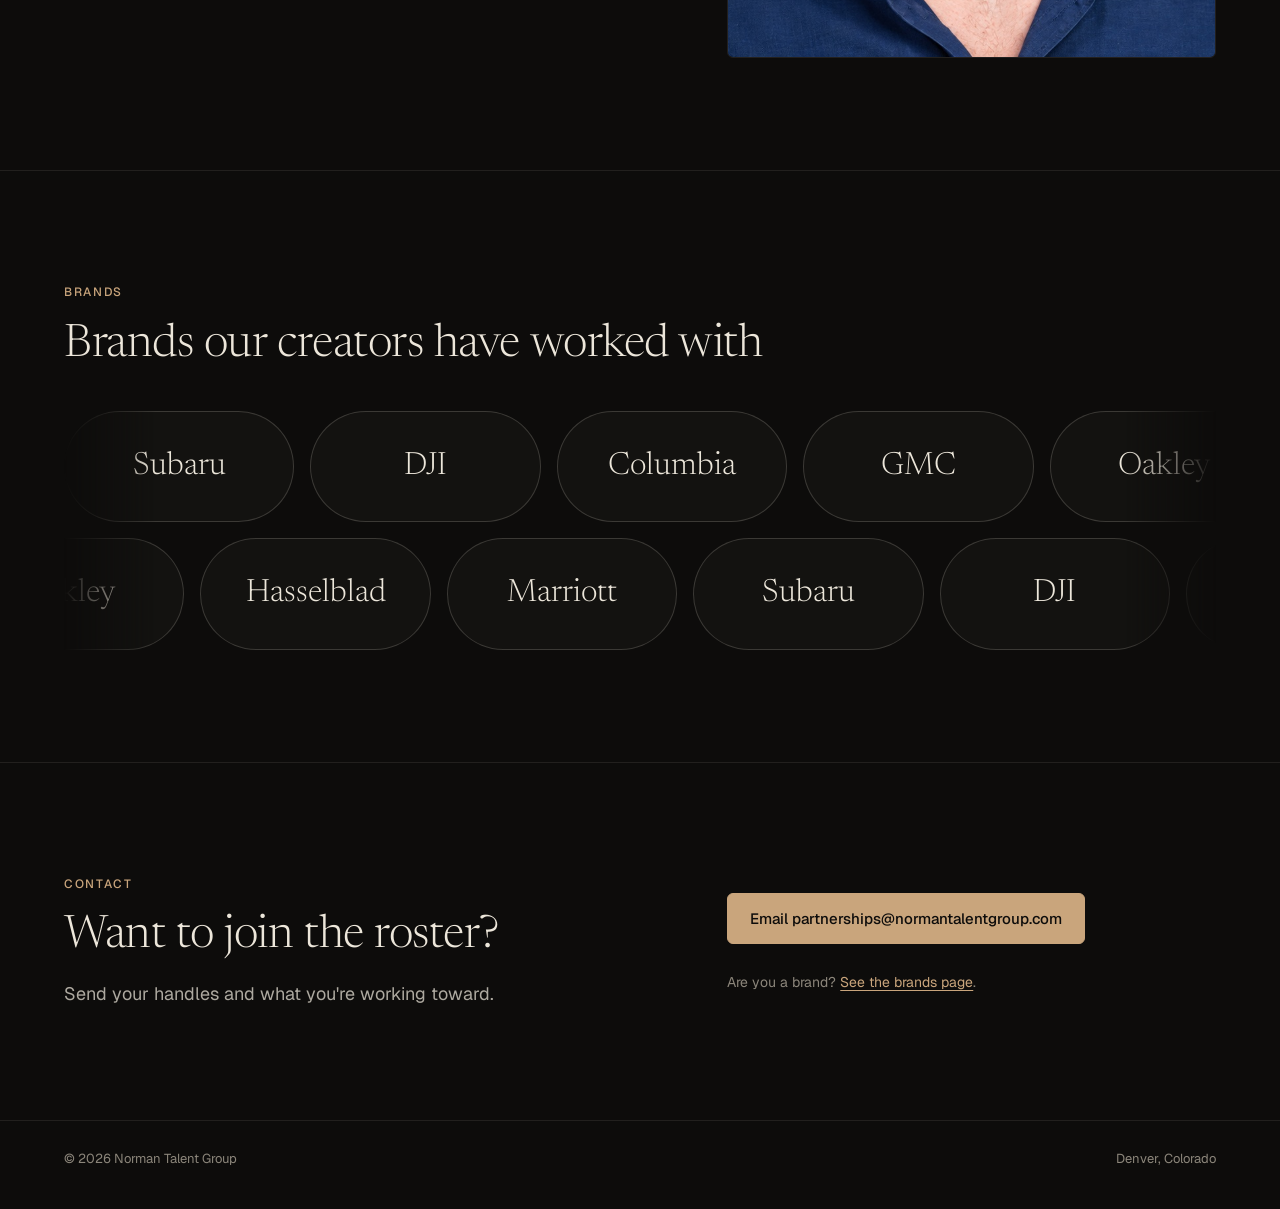
==== commit 8ad797d9: "Brand section: two-row scrolling marquee Top row scrolls left, bottom row scrolls right. Built from " ====
--- a/index.html
+++ b/index.html
@@ -77,5 +77,6 @@
 </main>
 <footer><div class="wrap"><div>&copy; 2026 Norman Talent Group</div><div>Denver, Colorado</div></div></footer>
 <script src="roster.js?v=4"></script>
+<script src="brands-marquee.js"></script>
 </body>
 </html>
--- a/style.css
+++ b/style.css
@@ -96,6 +96,18 @@
 /* brands */
 .brand-list { display: flex; flex-wrap: wrap; gap: 14px 40px; margin: 36px 0 0; padding: 0; list-style: none; }
 .brand-list li { font-family: var(--display); font-size: clamp(24px, 3vw, 34px); font-weight: 300; color: var(--ink2); }
+.sr-only { position: absolute; width: 1px; height: 1px; padding: 0; margin: -1px; overflow: hidden; clip: rect(0 0 0 0); white-space: nowrap; border: 0; }
+
+/* brand marquee: two rows scrolling in opposite directions */
+.marquee-box { margin-top: 40px; display: flex; flex-direction: column; gap: 16px; }
+.marquee { overflow: hidden; -webkit-mask-image: linear-gradient(90deg, transparent, #000 8%, #000 92%, transparent); mask-image: linear-gradient(90deg, transparent, #000 8%, #000 92%, transparent); }
+.marquee-track { display: flex; width: max-content; animation: marquee 60s linear infinite; }
+.marquee.reverse .marquee-track { animation-direction: reverse; margin-left: -110px; }
+.marquee:hover .marquee-track { animation-play-state: paused; }
+.marquee-pill { flex: 0 0 auto; margin-right: 16px; min-width: clamp(160px, 18vw, 240px); padding: clamp(18px, 2.4vw, 30px) 36px; text-align: center; border: 1px solid var(--hair); border-radius: 999px; background: var(--s1); font-family: var(--display); font-size: clamp(22px, 2.6vw, 32px); font-weight: 300; color: var(--ink); white-space: nowrap; transition: border-color .2s, color .2s; }
+.marquee-pill:hover { border-color: var(--clayline); color: var(--clay); }
+@keyframes marquee { from { transform: translateX(0); } to { transform: translateX(-50%); } }
+@media (prefers-reduced-motion: reduce) { .marquee-track { animation: none; } }
 
 /* contact */
 .contact { display: grid; grid-template-columns: 1.2fr 1fr; gap: clamp(32px, 6vw, 88px); align-items: end; }
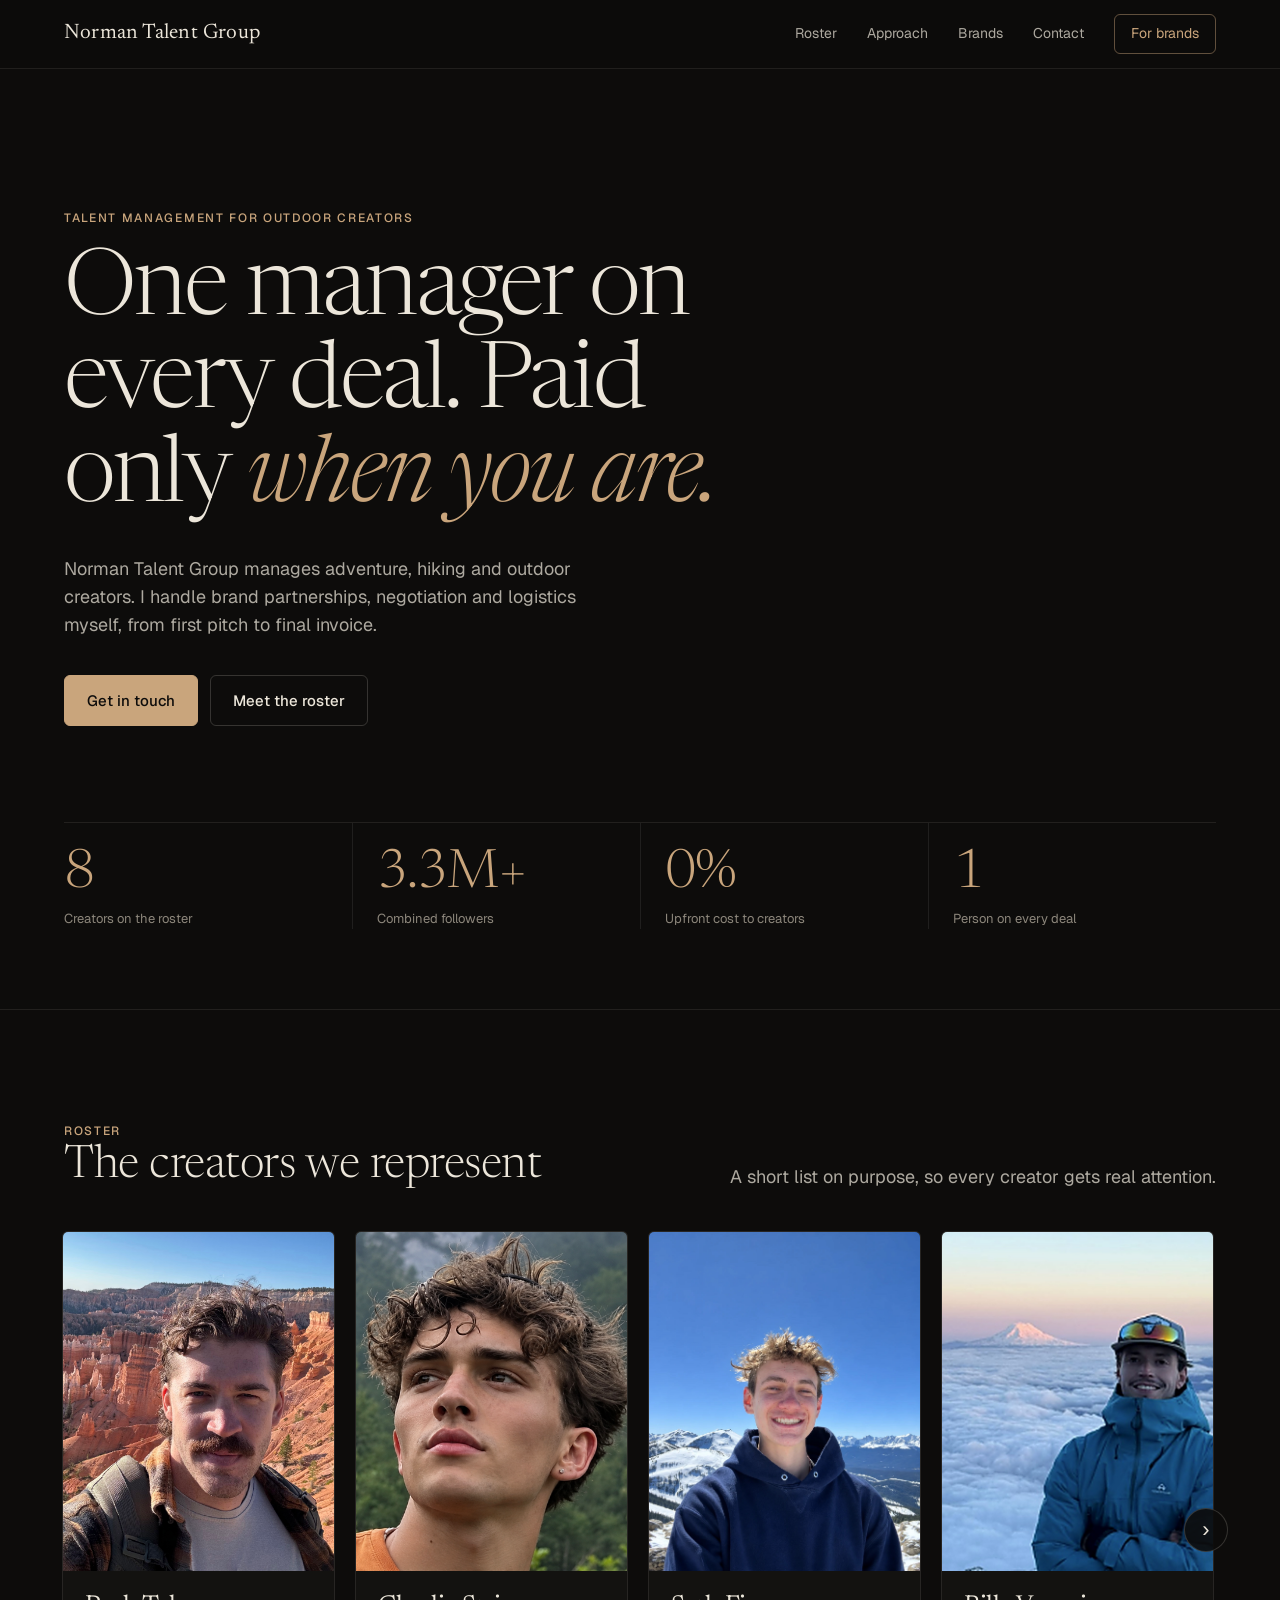
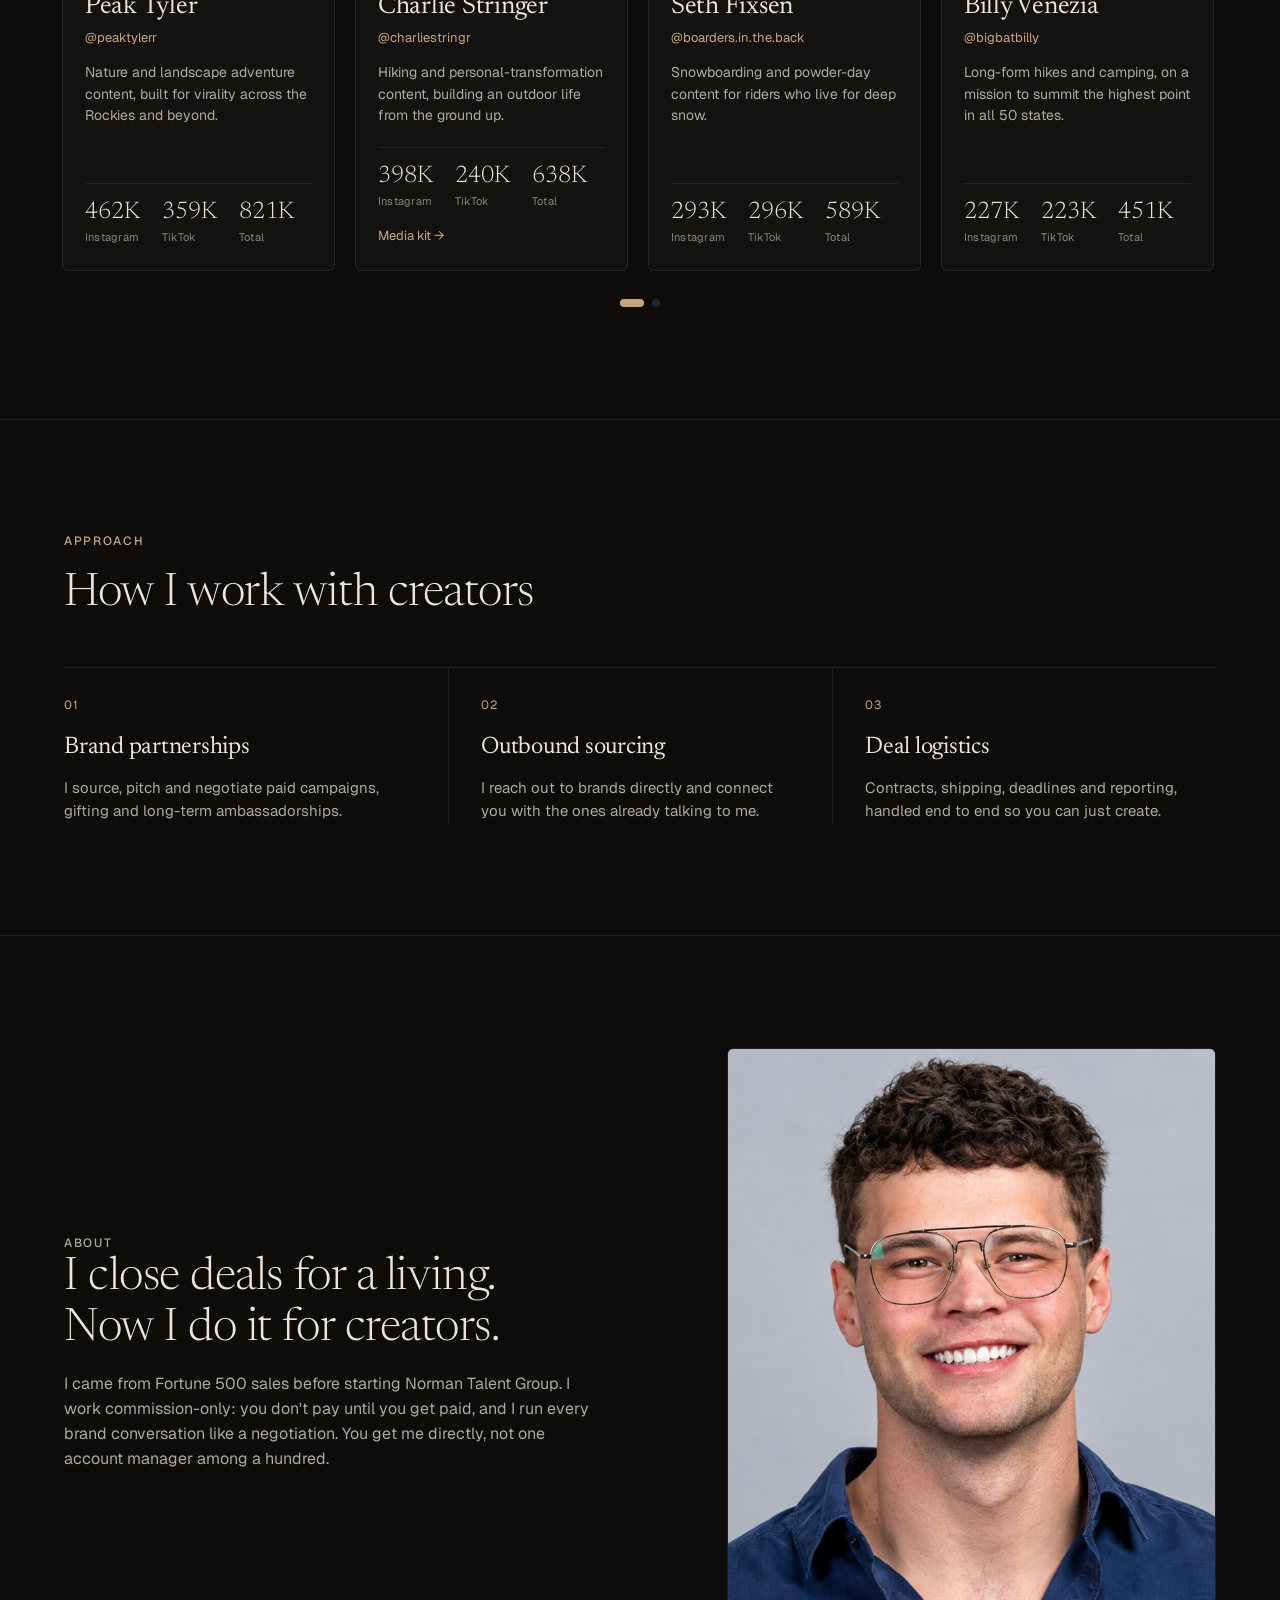
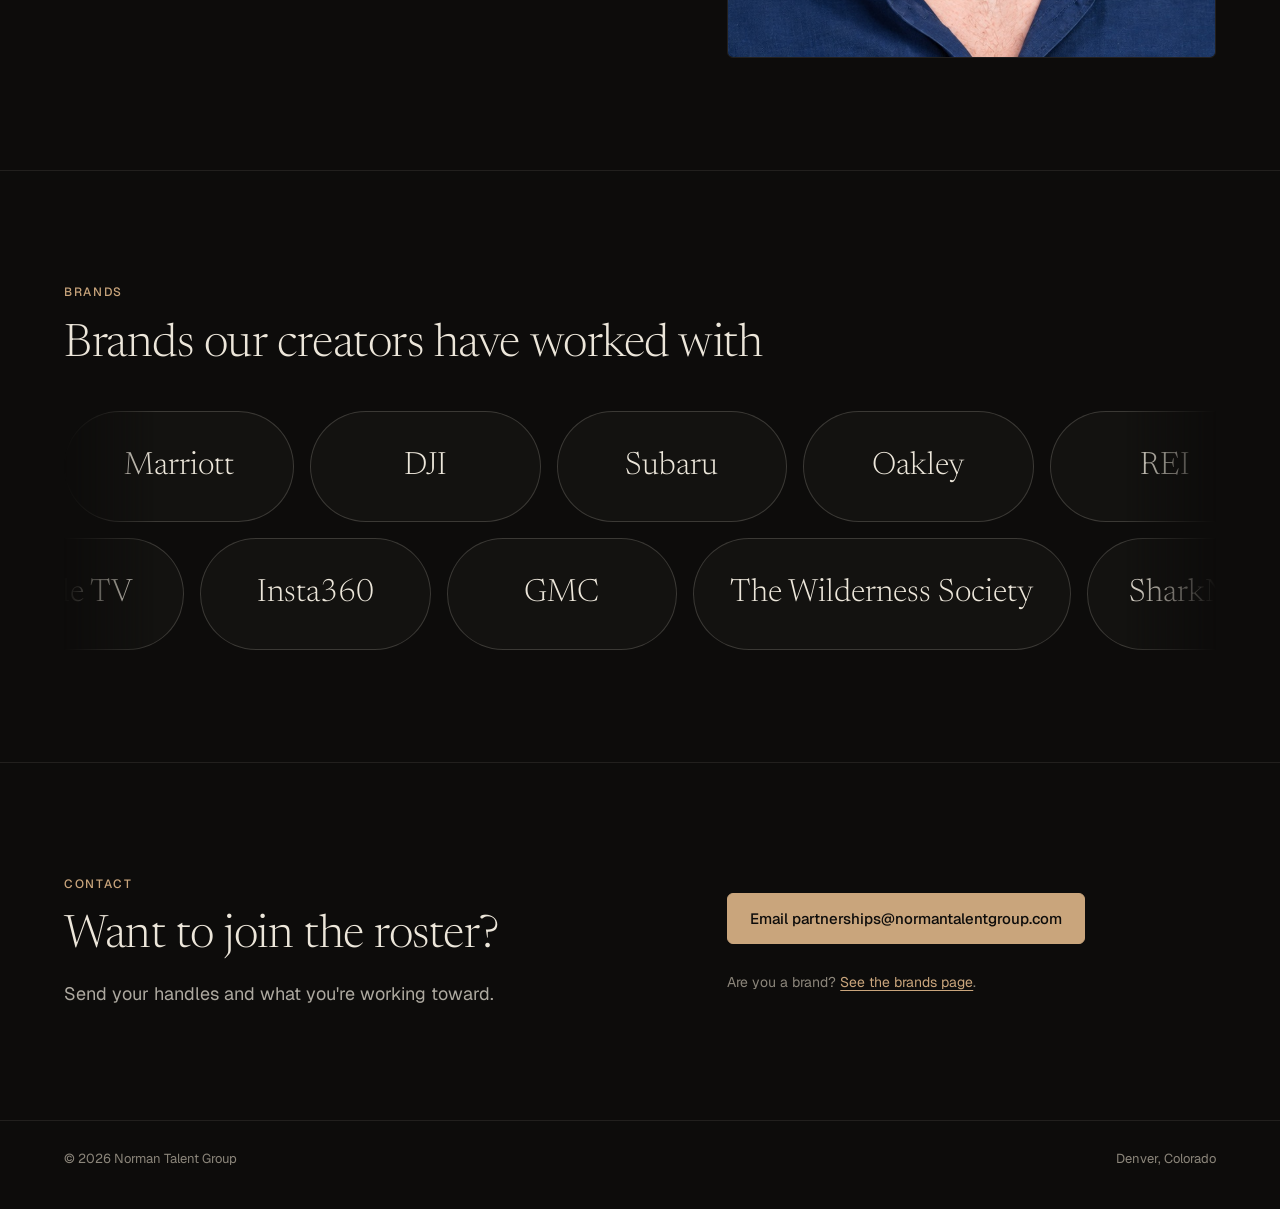
==== commit 318291b6: "Brand list: 18 brands from Zoho deals, one set per row Adds REI, KEEN, CLIF Bar, Anker, Insta360, Ap" ====
--- a/index.html
+++ b/index.html
@@ -9,7 +9,7 @@
 <link rel="preconnect" href="https://fonts.googleapis.com">
 <link rel="preconnect" href="https://fonts.gstatic.com" crossorigin>
 <link rel="stylesheet" href="https://fonts.googleapis.com/css2?family=Newsreader:ital,opsz,wght@0,6..72,300..500;1,6..72,300..500&family=Geist:wght@300..600&display=swap">
-<link rel="stylesheet" href="style.css?v=6">
+<link rel="stylesheet" href="style.css?v=7">
 </head>
 <body>
 <header class="nav"><div class="wrap">
@@ -64,7 +64,7 @@
 <section class="section" id="brands"><div class="wrap">
   <p class="eyebrow">Brands</p>
   <h2>Brands our creators have worked with</h2>
-  <ul class="brand-list"><li>Subaru</li><li>DJI</li><li>Columbia</li><li>GMC</li><li>Oakley</li><li>Hasselblad</li><li>Marriott</li></ul>
+  <ul class="brand-list"><li>Marriott</li><li>DJI</li><li>Subaru</li><li>Oakley</li><li>REI</li><li>Hasselblad</li><li>CLIF Bar</li><li>Anker</li><li>KEEN</li><li>Apple TV</li><li>Insta360</li><li>GMC</li><li>The Wilderness Society</li><li>SharkNinja</li><li>Pioneer Camp</li><li>Tessan</li><li>Opal</li><li>Hattvika Lodge</li></ul>
 </div></section>
 
 <section class="section" id="contact"><div class="wrap contact">
@@ -77,6 +77,6 @@
 </main>
 <footer><div class="wrap"><div>&copy; 2026 Norman Talent Group</div><div>Denver, Colorado</div></div></footer>
 <script src="roster.js?v=4"></script>
-<script src="brands-marquee.js"></script>
+<script src="brands-marquee.js?v=3"></script>
 </body>
 </html>
--- a/style.css
+++ b/style.css
@@ -99,13 +99,11 @@
 .sr-only { position: absolute; width: 1px; height: 1px; padding: 0; margin: -1px; overflow: hidden; clip: rect(0 0 0 0); white-space: nowrap; border: 0; }
 
 /* brand marquee: two rows scrolling in opposite directions */
-.marquee-box { margin-top: 40px; display: flex; flex-direction: column; gap: 16px; }
+.marquee-box { pointer-events: none; -webkit-user-select: none; user-select: none; margin-top: 40px; display: flex; flex-direction: column; gap: 16px; }
 .marquee { overflow: hidden; -webkit-mask-image: linear-gradient(90deg, transparent, #000 8%, #000 92%, transparent); mask-image: linear-gradient(90deg, transparent, #000 8%, #000 92%, transparent); }
-.marquee-track { display: flex; width: max-content; animation: marquee 60s linear infinite; }
+.marquee-track { display: flex; width: max-content; animation: marquee 90s linear infinite; }
 .marquee.reverse .marquee-track { animation-direction: reverse; margin-left: -110px; }
-.marquee:hover .marquee-track { animation-play-state: paused; }
-.marquee-pill { flex: 0 0 auto; margin-right: 16px; min-width: clamp(160px, 18vw, 240px); padding: clamp(18px, 2.4vw, 30px) 36px; text-align: center; border: 1px solid var(--hair); border-radius: 999px; background: var(--s1); font-family: var(--display); font-size: clamp(22px, 2.6vw, 32px); font-weight: 300; color: var(--ink); white-space: nowrap; transition: border-color .2s, color .2s; }
-.marquee-pill:hover { border-color: var(--clayline); color: var(--clay); }
+.marquee-pill { flex: 0 0 auto; margin-right: 16px; min-width: clamp(160px, 18vw, 240px); padding: clamp(18px, 2.4vw, 30px) 36px; text-align: center; border: 1px solid var(--hair); border-radius: 999px; background: var(--s1); font-family: var(--display); font-size: clamp(22px, 2.6vw, 32px); font-weight: 300; color: var(--ink); white-space: nowrap; }
 @keyframes marquee { from { transform: translateX(0); } to { transform: translateX(-50%); } }
 @media (prefers-reduced-motion: reduce) { .marquee-track { animation: none; } }
 
